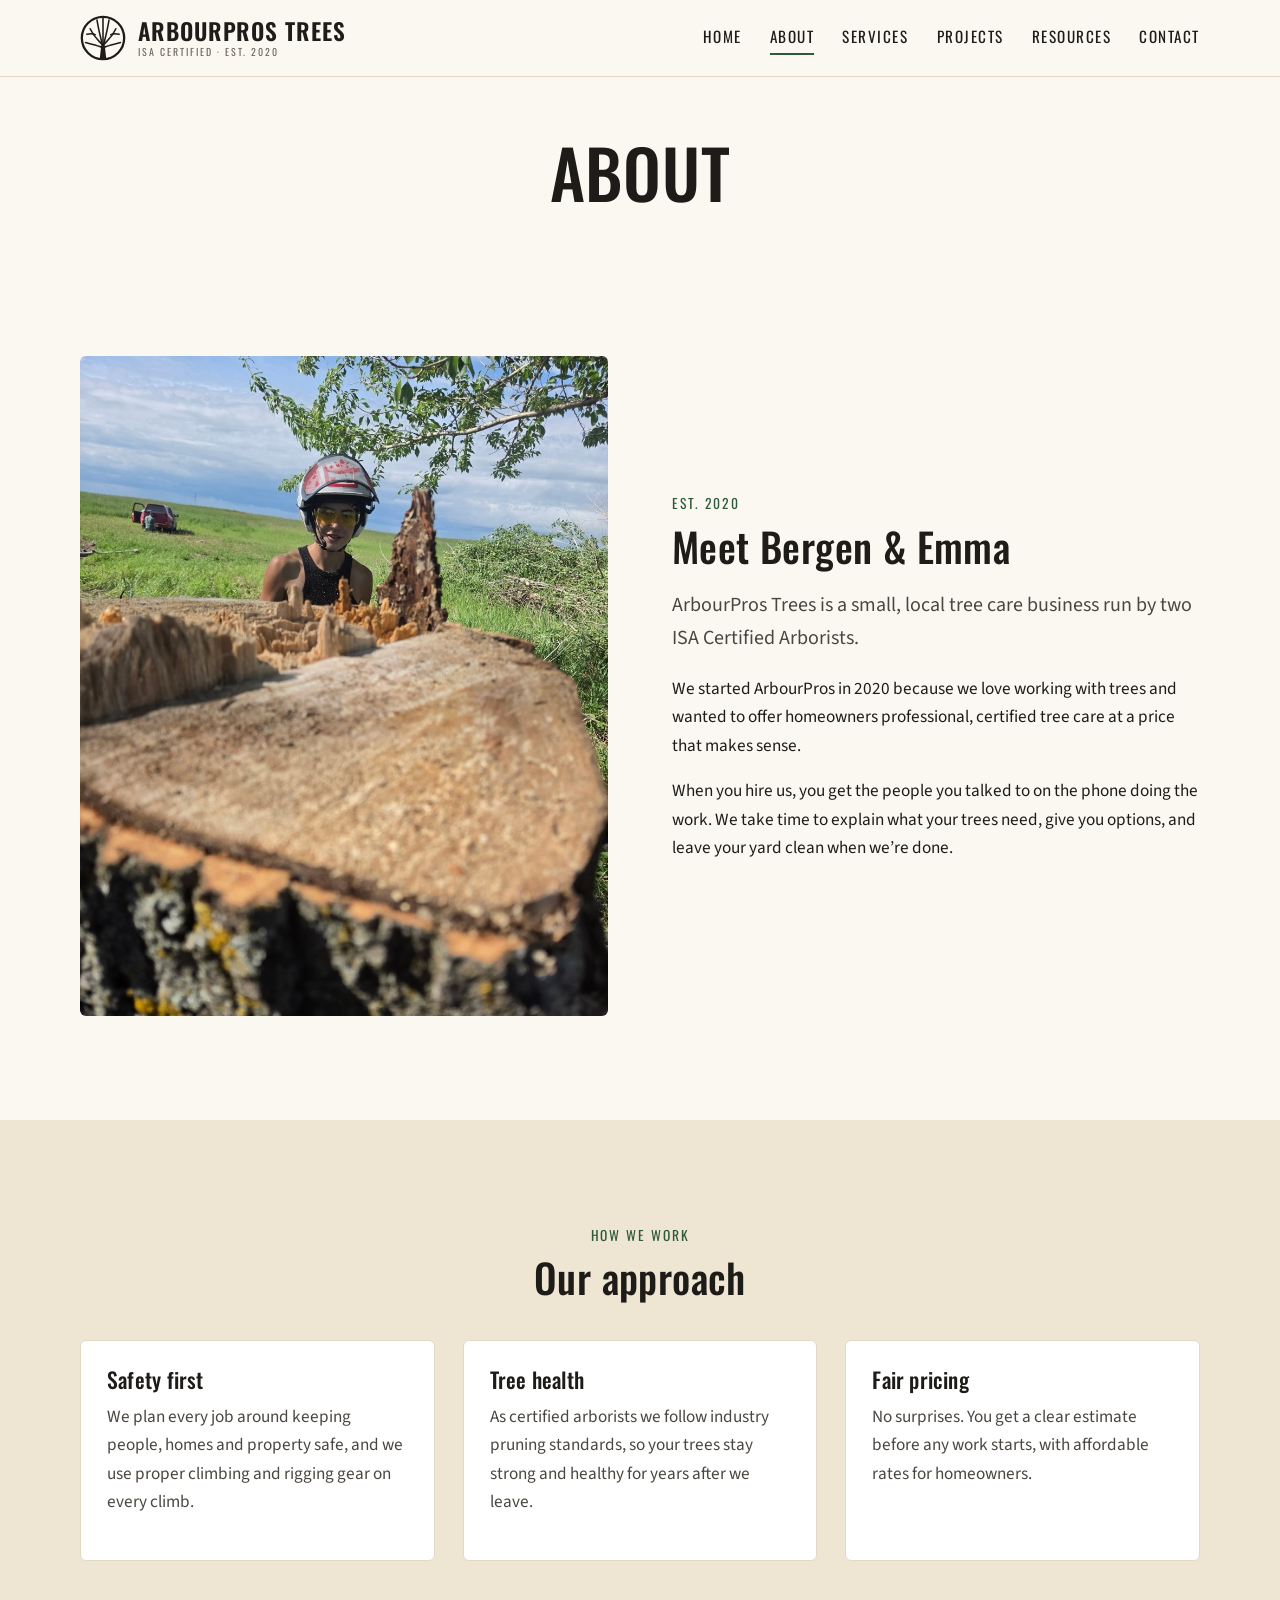
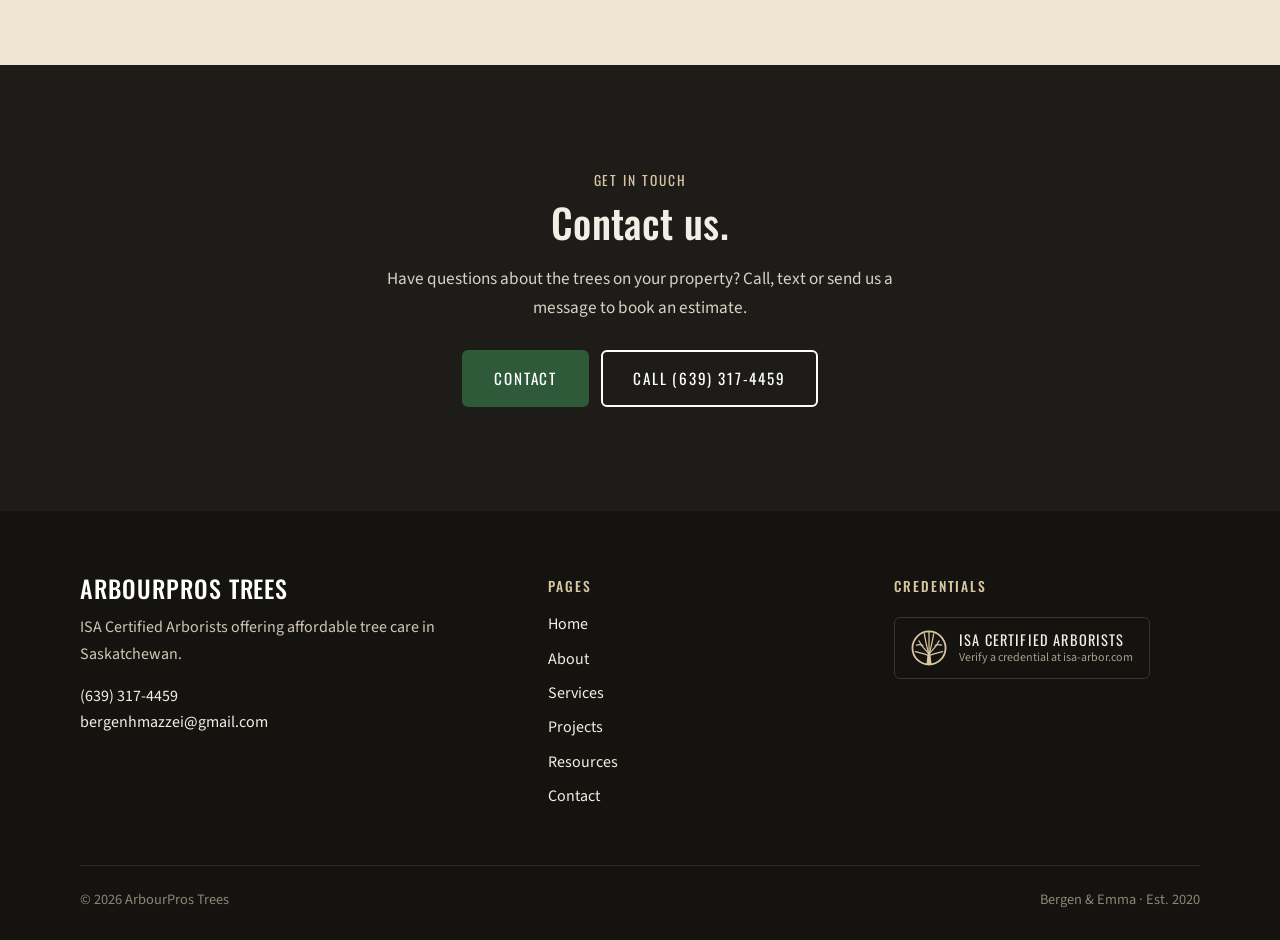
==== about.html @ 8fa7082c "update" ====
<!doctype html>
<html lang="en">
<head>
  <meta charset="utf-8">
  <meta name="viewport" content="width=device-width, initial-scale=1">
  <title>About | ArbourPros Trees</title>
  <meta name="description" content="Meet Bergen and Emma, the ISA Certified Arborists behind ArbourPros Trees.">
  <link rel="icon" href="assets/logo.svg" type="image/svg+xml">
  <link rel="preconnect" href="https://fonts.googleapis.com">
  <link rel="preconnect" href="https://fonts.gstatic.com" crossorigin>
  <link href="https://fonts.googleapis.com/css2?family=Oswald:wght@400;500;600&family=Source+Sans+3:wght@400;600&display=swap" rel="stylesheet">
  <link rel="stylesheet" href="assets/styles.css">
</head>
<body>
  <a class="skip" href="#main">Skip to content</a>
  <header class="site-header">
    <div class="wrap">
      <a class="brand" href="index.html" aria-label="ArbourPros Trees home">
        <svg viewBox="0 0 100 100" fill="none" stroke="currentColor" stroke-linecap="round" aria-hidden="true">
          <circle cx="50" cy="50" r="46" stroke-width="5"/>
          <path d="M43 95 L46.5 62 L53.5 62 L57 95 Z" fill="currentColor" stroke="none"/>
          <g stroke-width="3.4"><path d="M47 63 C40 55 30 48 22 30"/><path d="M48 62 C44 46 40 30 37 11"/><path d="M50 62 L50 6"/><path d="M52 62 C56 46 60 30 63 11"/><path d="M53 63 C60 55 70 48 78 30"/><path d="M46.5 70 C38 66 26 64 12 60"/><path d="M53.5 70 C62 66 74 64 88 60"/><path d="M33 43 C28 40 22 40 15 42"/><path d="M67 43 C72 40 78 40 85 42"/></g>
        </svg>
        <span class="brand-name">ArbourPros Trees<small>ISA Certified &middot; Est. 2020</small></span>
      </a>
      <button class="menu-toggle" aria-label="Open menu" aria-expanded="false" aria-controls="site-nav">
        <svg viewBox="0 0 24 24" fill="none" stroke="currentColor" stroke-width="2" stroke-linecap="round" aria-hidden="true"><path d="M3 6h18M3 12h18M3 18h18"/></svg>
      </button>
      <nav class="nav" id="site-nav" aria-label="Main">
        <ul>
          <li><a href="index.html">Home</a></li>
          <li><a href="about.html" aria-current="page">About</a></li>
          <li><a href="services.html">Services</a></li>
          <li><a href="projects.html">Projects</a></li>
          <li><a href="resources.html">Resources</a></li>
          <li><a href="contact.html">Contact</a></li>
        </ul>
      </nav>
    </div>
  </header>
  <main id="main">
    <div class="page-title wrap"><h1>About</h1></div>

    <section class="section">
      <div class="wrap split">
        <img src="assets/img/stump-crew.jpg" alt="Arborist behind a large stump on a prairie property">
        <div>
          <span class="eyebrow">Est. 2020</span>
          <h2>Meet Bergen &amp; Emma</h2>
          <p class="lede">ArbourPros Trees is a small, local tree care business run by two ISA Certified Arborists.</p>
          <p>We started ArbourPros in 2020 because we love working with trees and wanted to offer homeowners professional, certified tree care at a price that makes sense.</p>
          <p>When you hire us, you get the people you talked to on the phone doing the work. We take time to explain what your trees need, give you options, and leave your yard clean when we&rsquo;re done.</p>
        </div>
      </div>
    </section>

    <section class="section wood">
      <div class="wrap">
        <div class="center narrow" style="margin-bottom:40px">
          <span class="eyebrow">How we work</span>
          <h2>Our approach</h2>
        </div>
        <div class="cards">
          <div class="resource">
            <h3>Safety first</h3>
            <p>We plan every job around keeping people, homes and property safe, and we use proper climbing and rigging gear on every climb.</p>
          </div>
          <div class="resource">
            <h3>Tree health</h3>
            <p>As certified arborists we follow industry pruning standards, so your trees stay strong and healthy for years after we leave.</p>
          </div>
          <div class="resource">
            <h3>Fair pricing</h3>
            <p>No surprises. You get a clear estimate before any work starts, with affordable rates for homeowners.</p>
          </div>
        </div>
      </div>
    </section>
    <section class="section dark cta">
      <div class="narrow">
        <span class="eyebrow">Get in touch</span>
        <h2>Contact us.</h2>
        <p>Have questions about the trees on your property? Call, text or send us a message to book an estimate.</p>
        <div class="btn-row">
          <a class="btn" href="contact.html">Contact</a>
          <a class="btn ghost" href="tel:+16393174459">Call (639) 317-4459</a>
        </div>
      </div>
    </section>
  </main>
  <footer class="site-footer">
    <div class="wrap">
      <div class="footer-grid">
        <div>
          <h3>ArbourPros Trees</h3>
          <p>ISA Certified Arborists offering affordable tree care in Saskatchewan.</p>
          <p><a href="tel:+16393174459">(639) 317-4459</a><br><a href="mailto:bergenhmazzei@gmail.com">bergenhmazzei@gmail.com</a></p>
        </div>
        <div>
          <h4>Pages</h4>
          <ul>
            <li><a href="index.html">Home</a></li>
            <li><a href="about.html">About</a></li>
            <li><a href="services.html">Services</a></li>
            <li><a href="projects.html">Projects</a></li>
            <li><a href="resources.html">Resources</a></li>
            <li><a href="contact.html">Contact</a></li>
          </ul>
        </div>
        <div>
          <h4>Credentials</h4>
          <a class="badge" href="https://www.isa-arbor.com/Credentials/Verify-a-Credential" target="_blank" rel="noopener">
            <svg viewBox="0 0 100 100" fill="none" stroke="currentColor" stroke-linecap="round" aria-hidden="true">
          <circle cx="50" cy="50" r="46" stroke-width="5"/>
          <path d="M43 95 L46.5 62 L53.5 62 L57 95 Z" fill="currentColor" stroke="none"/>
          <g stroke-width="3.4"><path d="M47 63 C40 55 30 48 22 30"/><path d="M48 62 C44 46 40 30 37 11"/><path d="M50 62 L50 6"/><path d="M52 62 C56 46 60 30 63 11"/><path d="M53 63 C60 55 70 48 78 30"/><path d="M46.5 70 C38 66 26 64 12 60"/><path d="M53.5 70 C62 66 74 64 88 60"/><path d="M33 43 C28 40 22 40 15 42"/><path d="M67 43 C72 40 78 40 85 42"/></g>
        </svg>
            <span>ISA Certified Arborists<small>Verify a credential at isa-arbor.com</small></span>
          </a>
        </div>
      </div>
      <div class="footer-bottom">
        <span>&copy; <span data-year>2026</span> ArbourPros Trees</span>
        <span>Bergen &amp; Emma &middot; Est. 2020</span>
      </div>
    </div>
  </footer>
  <script src="assets/site.js"></script>
</body>
</html>
---- assets/styles.css ----
/* ArbourPros Trees — site styles */
:root {
  --ink: #1e1c19;
  --ink-soft: #4a4640;
  --muted: #6f6a62;
  --paper: #fbf8f2;
  --wood: #efe5d3;
  --wood-deep: #d9c6a3;
  --forest: #2f5a3a;
  --forest-dark: #22432b;
  --line: #e2d8c6;
  --radius: 6px;
  --max: 1120px;
  --head: "Oswald", "Arial Narrow", sans-serif;
  --body: "Source Sans 3", system-ui, -apple-system, "Segoe UI", sans-serif;
}

*, *::before, *::after { box-sizing: border-box; }
html { scroll-behavior: smooth; }
body {
  margin: 0;
  background: var(--paper);
  color: var(--ink);
  font-family: var(--body);
  font-size: 1.075rem;
  line-height: 1.65;
  -webkit-font-smoothing: antialiased;
}
img { max-width: 100%; display: block; }
a { color: var(--forest); }
a:hover { color: var(--forest-dark); }
h1, h2, h3 {
  font-family: var(--head);
  font-weight: 500;
  line-height: 1.15;
  letter-spacing: 0.01em;
  margin: 0 0 0.5em;
}
h1 { font-size: clamp(2.4rem, 6vw, 4.2rem); text-transform: uppercase; }
h2 { font-size: clamp(1.7rem, 3.6vw, 2.5rem); }
h3 { font-size: 1.35rem; }
p { margin: 0 0 1em; }

.wrap { width: min(var(--max), 100% - 32px); margin-inline: auto; }
.narrow { width: min(760px, 100% - 32px); margin-inline: auto; }
.center { text-align: center; }
.eyebrow {
  font-family: var(--head);
  text-transform: uppercase;
  letter-spacing: 0.14em;
  font-size: 0.85rem;
  color: var(--forest);
  margin-bottom: 0.6em;
  display: block;
}

.skip {
  position: absolute; left: -999px; top: 8px;
  background: var(--ink); color: #fff; padding: 8px 14px; z-index: 100;
}
.skip:focus { left: 8px; }

/* ---------- Header ---------- */
.site-header {
  position: sticky; top: 0; z-index: 50;
  background: rgba(251, 248, 242, 0.96);
  backdrop-filter: blur(6px);
  border-bottom: 1px solid var(--line);
}
.site-header .wrap {
  display: flex; align-items: center; justify-content: space-between;
  min-height: 76px; gap: 16px;
}
.brand {
  display: flex; align-items: center; gap: 12px;
  text-decoration: none; color: var(--ink);
}
.brand svg { width: 46px; height: 46px; flex: none; }
.brand-name {
  font-family: var(--head); font-size: 1.45rem; font-weight: 600;
  text-transform: uppercase; letter-spacing: 0.04em; line-height: 1;
}
.brand-name small {
  display: block; font-size: 0.62rem; font-weight: 400;
  letter-spacing: 0.2em; color: var(--muted); margin-top: 4px;
}
.nav ul { list-style: none; display: flex; gap: 28px; margin: 0; padding: 0; }
.nav a {
  font-family: var(--head); text-transform: uppercase; letter-spacing: 0.1em;
  font-size: 0.95rem; color: var(--ink); text-decoration: none;
  padding: 6px 0; border-bottom: 2px solid transparent;
}
.nav a:hover, .nav a[aria-current="page"] { border-bottom-color: var(--forest); }
.menu-toggle {
  display: none; background: none; border: 0; padding: 8px; cursor: pointer; color: var(--ink);
}
.menu-toggle svg { width: 28px; height: 28px; }

@media (max-width: 820px) {
  .menu-toggle { display: block; }
  .nav {
    position: fixed; inset: 76px 0 0 0; background: var(--paper);
    transform: translateX(100%); transition: transform 0.25s ease;
    visibility: hidden;
  }
  .nav.open { transform: none; visibility: visible; }
  .nav ul { flex-direction: column; align-items: center; gap: 22px; padding-top: 48px; }
  .nav a { font-size: 1.5rem; }
}

/* ---------- Hero ---------- */
.hero {
  position: relative; min-height: min(82vh, 760px);
  display: grid; place-items: center; text-align: center;
  color: #fff; overflow: hidden; isolation: isolate;
}
.hero img {
  position: absolute; inset: 0; width: 100%; height: 100%;
  object-fit: cover; z-index: -2;
}
.hero::after {
  content: ""; position: absolute; inset: 0; z-index: -1;
  background: linear-gradient(180deg, rgba(20,24,18,0.35), rgba(20,24,18,0.6));
}
.hero .wrap { padding: 80px 0; }
.hero p { font-size: clamp(1.1rem, 2.2vw, 1.35rem); max-width: 640px; margin: 0 auto 1.6em; }
.hero.short { min-height: 52vh; }

/* ---------- Buttons ---------- */
.btn {
  display: inline-block; font-family: var(--head); text-transform: uppercase;
  letter-spacing: 0.12em; font-size: 0.95rem; text-decoration: none;
  padding: 14px 30px; border-radius: var(--radius);
  background: var(--forest); color: #fff; border: 2px solid var(--forest);
  cursor: pointer; transition: background 0.2s, color 0.2s;
}
.btn:hover { background: var(--forest-dark); border-color: var(--forest-dark); color: #fff; }
.btn.ghost { background: transparent; color: #fff; border-color: #fff; }
.btn.ghost:hover { background: #fff; color: var(--ink); }
.btn-row { display: flex; flex-wrap: wrap; gap: 12px; justify-content: center; }

/* ---------- Sections ---------- */
.section { padding: clamp(56px, 9vw, 104px) 0; }
.section.wood { background: var(--wood); }
.section.dark { background: var(--ink); color: #f3eee5; }
.section.dark .eyebrow { color: var(--wood-deep); }
.lede { font-size: 1.25rem; color: var(--ink-soft); }
.page-title { padding: 56px 0 8px; text-align: center; }
.page-title h1 { color: var(--ink); }

/* ---------- Cards ---------- */
.cards {
  display: grid; gap: 28px;
  grid-template-columns: repeat(auto-fit, minmax(260px, 1fr));
}
.card {
  background: #fff; border: 1px solid var(--line); border-radius: var(--radius);
  overflow: hidden; display: flex; flex-direction: column;
}
.card img { aspect-ratio: 4 / 3; object-fit: cover; width: 100%; }
.card-body { padding: 24px 24px 28px; display: flex; flex-direction: column; flex: 1; }
.card-body p { color: var(--ink-soft); }
.card-body .more { margin-top: auto; }
.more {
  font-family: var(--head); text-transform: uppercase; letter-spacing: 0.1em;
  font-size: 0.9rem; text-decoration: none;
}
.more::after { content: " →"; }

/* ---------- Split (image + text) ---------- */
.split {
  display: grid; gap: clamp(28px, 5vw, 64px); align-items: center;
  grid-template-columns: 1fr 1fr;
}
.split img { border-radius: var(--radius); aspect-ratio: 4 / 5; object-fit: cover; width: 100%; }
.split.flip > :first-child { order: 2; }
@media (max-width: 760px) {
  .split { grid-template-columns: 1fr; }
  .split.flip > :first-child { order: 0; }
}

/* ---------- Services list ---------- */
.service { padding: 28px 0; border-top: 1px solid var(--line); }
.service:last-child { border-bottom: 1px solid var(--line); }
.service h3 { margin-bottom: 0.3em; }
.service p { margin: 0; color: var(--ink-soft); }

/* ---------- Resource cards ---------- */
.resource {
  background: #fff; border: 1px solid var(--line); border-radius: var(--radius);
  padding: 26px; display: flex; flex-direction: column;
}
.resource .tag {
  align-self: flex-start; font-size: 0.75rem; font-family: var(--head);
  text-transform: uppercase; letter-spacing: 0.12em;
  background: var(--wood); color: var(--forest-dark);
  padding: 3px 10px; border-radius: 99px; margin-bottom: 14px;
}
.resource.featured { border-color: var(--forest); box-shadow: inset 4px 0 0 var(--forest); }
.resource .tag.feat { background: var(--forest); color: #fff; }
.resource h3 a { color: var(--ink); text-decoration: none; }
.resource h3 a:hover { color: var(--forest); }
.resource p { color: var(--ink-soft); }
.resource .more { margin-top: auto; }

.checklist { list-style: none; padding: 0; margin: 0 0 1em; }
.checklist li { padding-left: 34px; position: relative; margin-bottom: 12px; }
.checklist li::before {
  content: ""; position: absolute; left: 0; top: 4px; width: 20px; height: 20px;
  border-radius: 50%; background: var(--forest)
    url("data:image/svg+xml,%3Csvg xmlns='http://www.w3.org/2000/svg' viewBox='0 0 20 20'%3E%3Cpath d='M5 10.5l3.2 3L15 7' fill='none' stroke='white' stroke-width='2.2' stroke-linecap='round' stroke-linejoin='round'/%3E%3C/svg%3E") center / 100% no-repeat;
}

.notice {
  background: #fff; border-left: 4px solid var(--forest);
  padding: 20px 24px; border-radius: 0 var(--radius) var(--radius) 0;
}
.notice strong { font-family: var(--head); font-weight: 500; letter-spacing: 0.03em; }

/* ---------- Gallery ---------- */
.gallery {
  display: grid; gap: 14px;
  grid-template-columns: repeat(auto-fill, minmax(240px, 1fr));
}
.gallery button {
  padding: 0; border: 0; background: none; cursor: zoom-in; border-radius: var(--radius); overflow: hidden;
  position: relative;
}
.gallery img { aspect-ratio: 3 / 4; object-fit: cover; width: 100%; transition: transform 0.35s ease; }
.gallery button:hover img { transform: scale(1.03); }
.gallery figcaption {
  position: absolute; left: 0; right: 0; bottom: 0; padding: 28px 14px 12px;
  color: #fff; text-align: left; font-size: 0.95rem;
  background: linear-gradient(transparent, rgba(0,0,0,0.65));
}
dialog.lightbox {
  border: 0; padding: 0; background: transparent; max-width: 92vw; max-height: 92vh;
}
dialog.lightbox::backdrop { background: rgba(10, 10, 8, 0.88); }
dialog.lightbox img { max-width: 92vw; max-height: 86vh; object-fit: contain; border-radius: var(--radius); }
dialog.lightbox p { color: #fff; text-align: center; margin: 10px 0 0; }
dialog.lightbox .close {
  position: fixed; top: 16px; right: 16px; background: #fff; border: 0; border-radius: 50%;
  width: 44px; height: 44px; font-size: 1.5rem; cursor: pointer; line-height: 1;
}

/* ---------- Contact ---------- */
.contact-grid { display: grid; gap: 48px; grid-template-columns: 1fr 1.2fr; }
@media (max-width: 760px) { .contact-grid { grid-template-columns: 1fr; } }
.contact-lines { list-style: none; padding: 0; margin: 0 0 1.5em; }
.contact-lines li { margin-bottom: 14px; }
.contact-lines span { display: block; font-family: var(--head); text-transform: uppercase; letter-spacing: 0.12em; font-size: 0.8rem; color: var(--muted); }
.contact-lines a { font-size: 1.25rem; text-decoration: none; }
form label { display: block; font-weight: 600; margin-bottom: 6px; }
form .field { margin-bottom: 18px; }
form input, form textarea, form select {
  width: 100%; font: inherit; padding: 12px 14px; border: 1px solid var(--wood-deep);
  border-radius: var(--radius); background: #fff; color: var(--ink);
}
form input:focus, form textarea:focus, form select:focus { outline: 2px solid var(--forest); outline-offset: 1px; }
form textarea { min-height: 150px; resize: vertical; }
.row2 { display: grid; gap: 18px; grid-template-columns: 1fr 1fr; }
@media (max-width: 520px) { .row2 { grid-template-columns: 1fr; } }
.form-note { font-size: 0.92rem; color: var(--muted); margin-top: 10px; }

/* ---------- CTA band ---------- */
.cta { text-align: center; }
.cta p { color: #d9d2c4; max-width: 560px; margin: 0 auto 1.6em; }

/* ---------- Footer ---------- */
.site-footer { background: #15130f; color: #cfc7b8; padding: 64px 0 28px; font-size: 1rem; }
.site-footer a { color: #f3eee5; text-decoration: none; }
.site-footer a:hover { text-decoration: underline; }
.footer-grid { display: grid; gap: 40px; grid-template-columns: 1.4fr 1fr 1fr; }
@media (max-width: 760px) { .footer-grid { grid-template-columns: 1fr; } }
.site-footer h3 { color: #fff; font-size: 1.5rem; text-transform: uppercase; letter-spacing: 0.04em; }
.site-footer h4 {
  font-family: var(--head); font-weight: 500; text-transform: uppercase; letter-spacing: 0.14em;
  font-size: 0.85rem; color: var(--wood-deep); margin: 0 0 14px;
}
.site-footer ul { list-style: none; padding: 0; margin: 0; }
.site-footer li { margin-bottom: 8px; }
.badge {
  display: inline-flex; align-items: center; gap: 12px; border: 1px solid #3a352d;
  border-radius: var(--radius); padding: 12px 16px; margin-top: 6px;
}
.badge svg { width: 36px; height: 36px; color: var(--wood-deep); flex: none; }
.badge span { font-family: var(--head); text-transform: uppercase; letter-spacing: 0.08em; line-height: 1.3; font-size: 0.9rem; }
.badge small { display: block; font-family: var(--body); text-transform: none; letter-spacing: 0; color: #a59d8e; }
.footer-bottom {
  border-top: 1px solid #2c2822; margin-top: 48px; padding-top: 22px;
  display: flex; flex-wrap: wrap; justify-content: space-between; gap: 10px;
  font-size: 0.9rem; color: #8d8577;
}
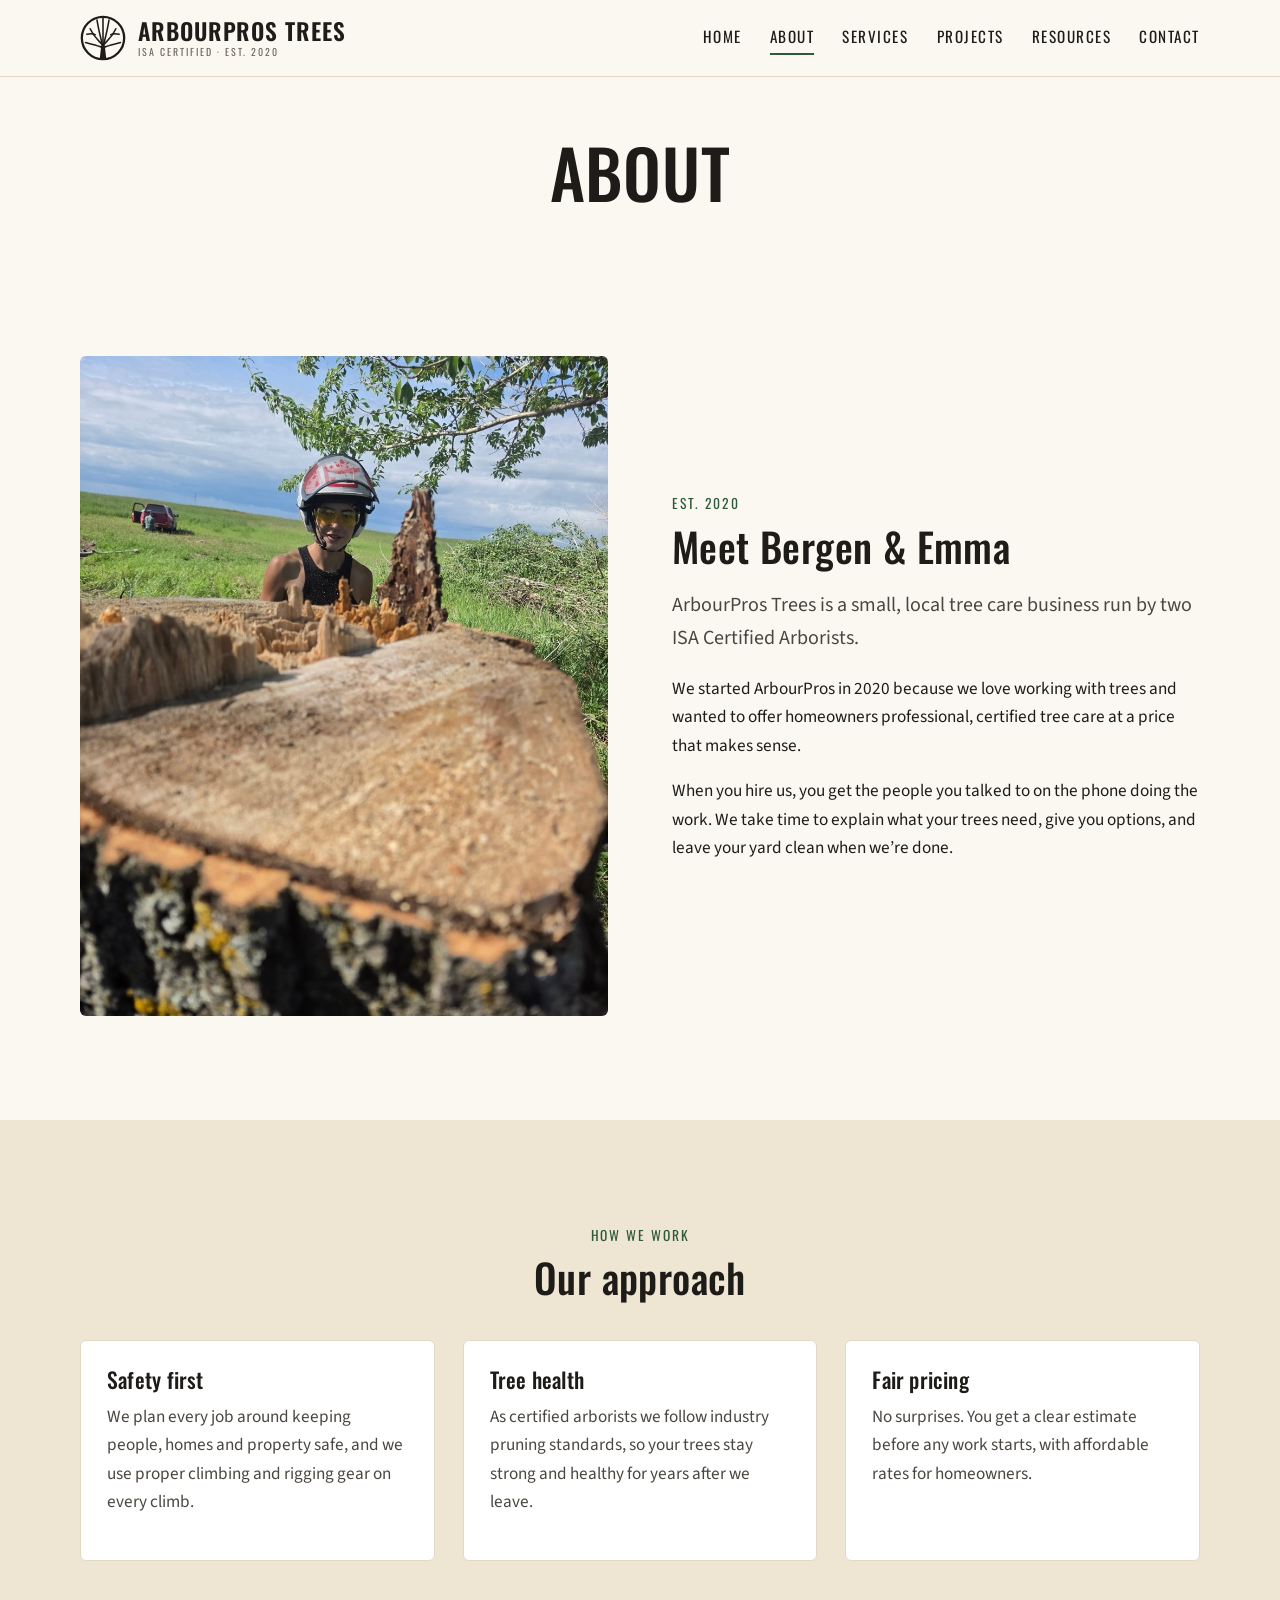
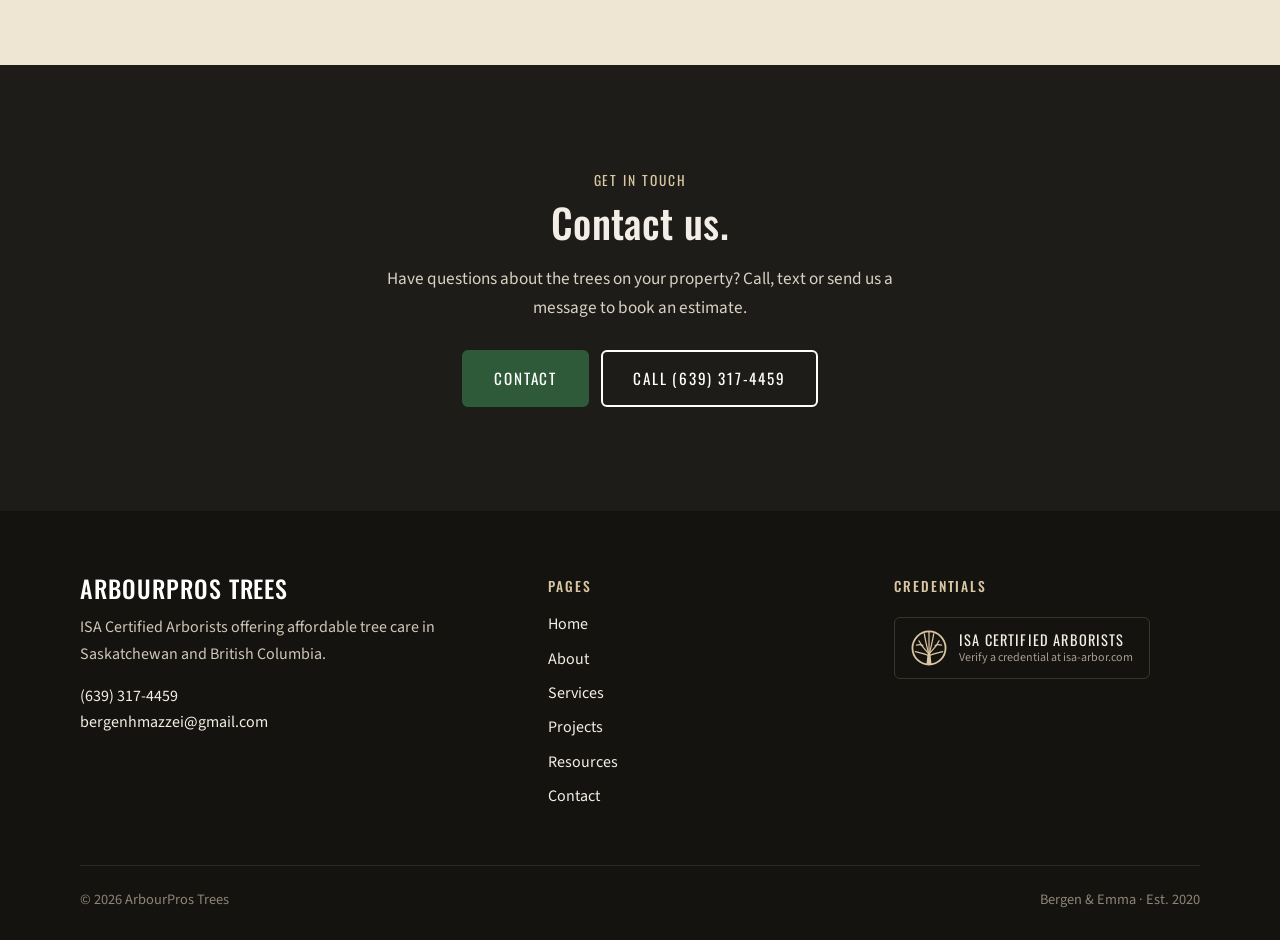
==== commit dff9c3af: "update" ====
--- a/about.html
+++ b/about.html
@@ -93,7 +93,7 @@
       <div class="footer-grid">
         <div>
           <h3>ArbourPros Trees</h3>
-          <p>ISA Certified Arborists offering affordable tree care in Saskatchewan.</p>
+          <p>ISA Certified Arborists offering affordable tree care in Saskatchewan and British Columbia.</p>
           <p><a href="tel:+16393174459">(639) 317-4459</a><br><a href="mailto:bergenhmazzei@gmail.com">bergenhmazzei@gmail.com</a></p>
         </div>
         <div>
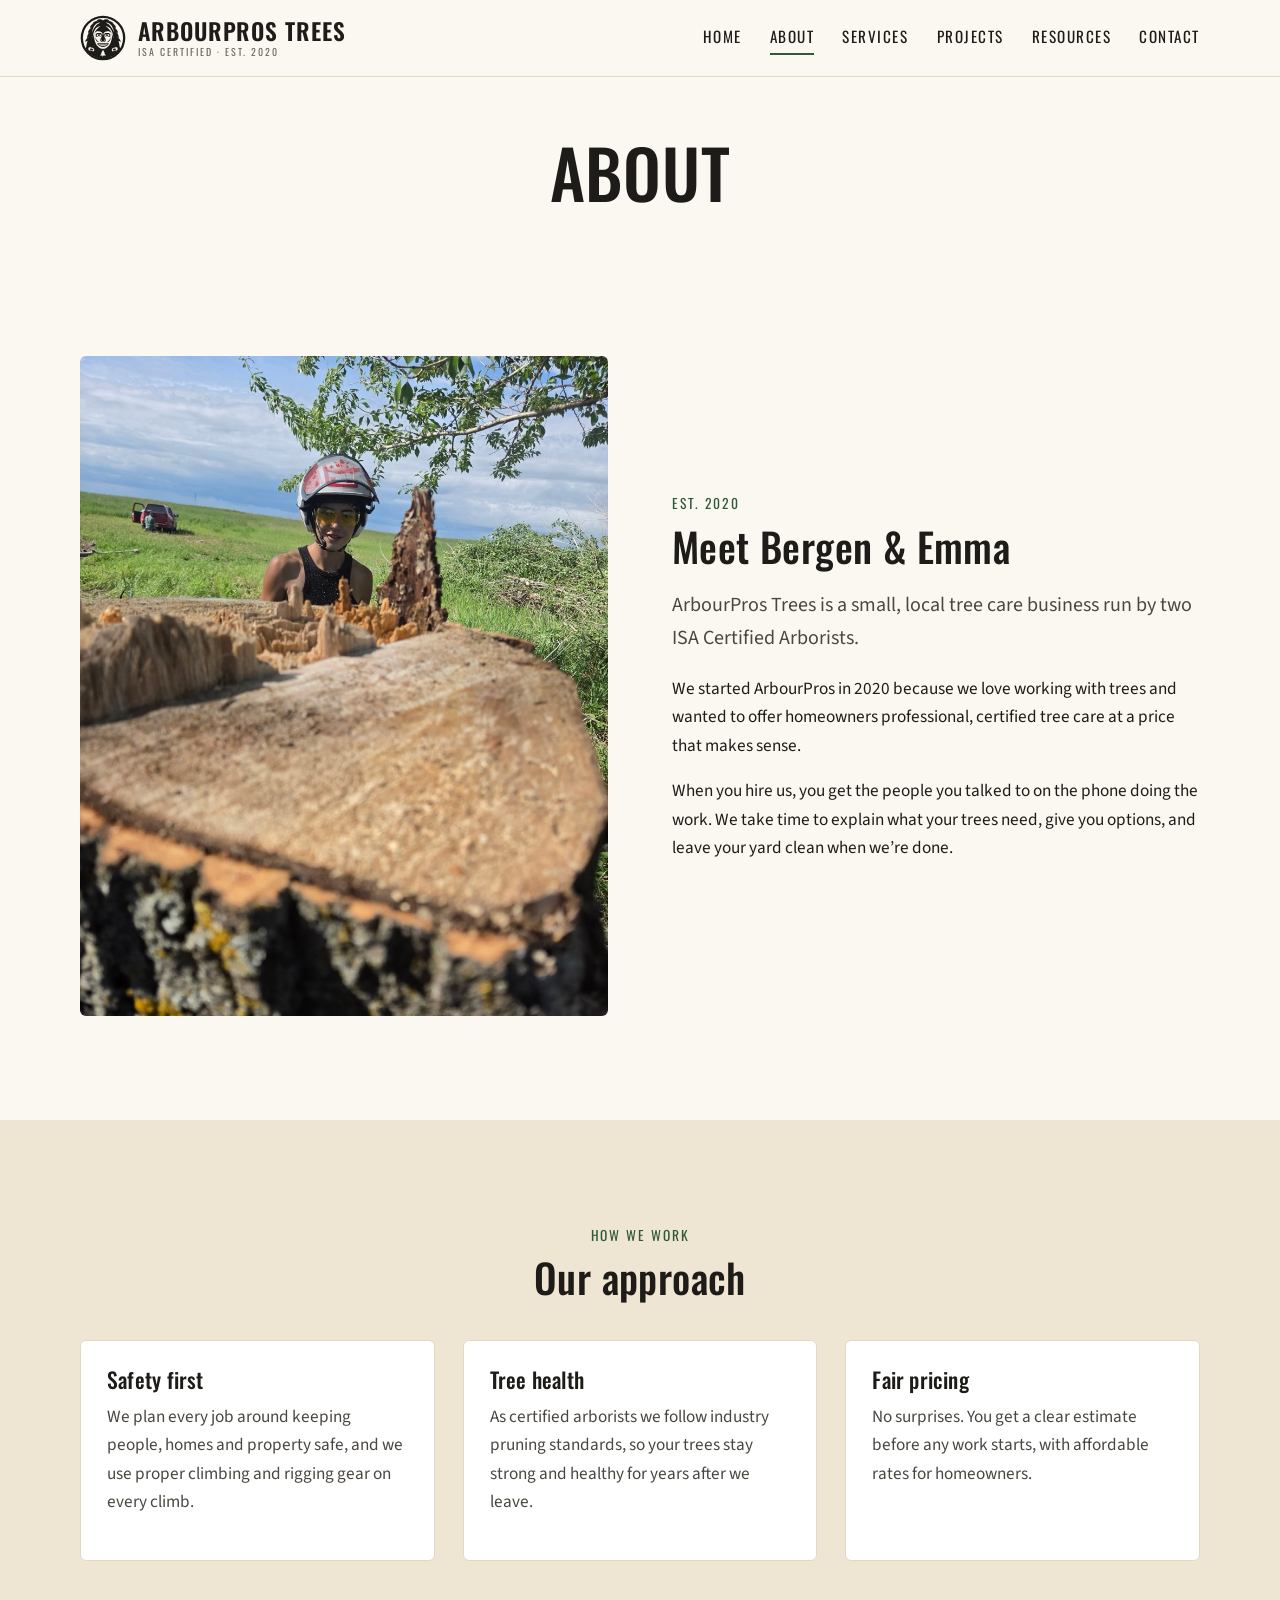
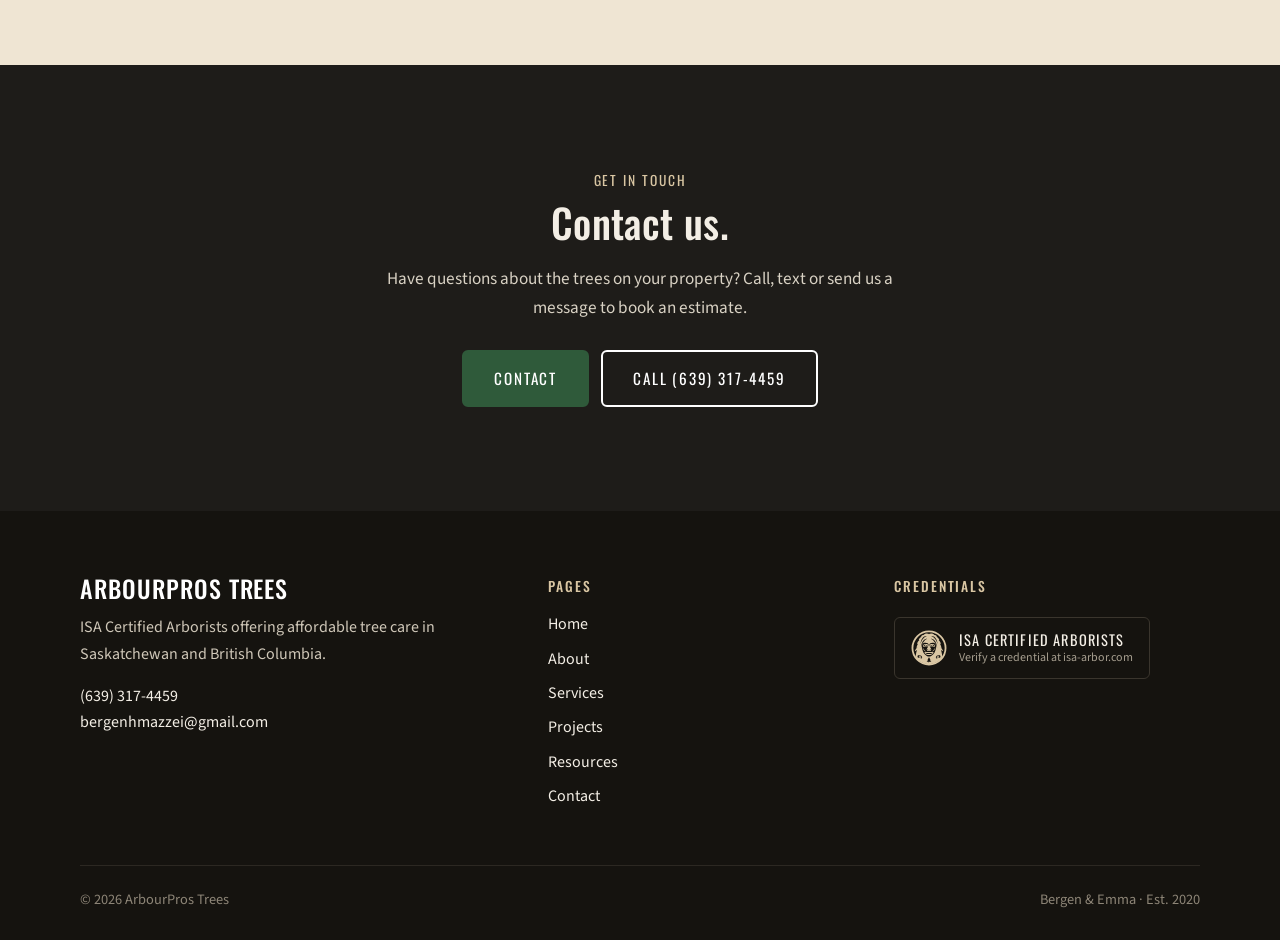
==== commit 03cd951e: "update" ====
--- a/about.html
+++ b/about.html
@@ -16,11 +16,7 @@
   <header class="site-header">
     <div class="wrap">
       <a class="brand" href="index.html" aria-label="ArbourPros Trees home">
-        <svg viewBox="0 0 100 100" fill="none" stroke="currentColor" stroke-linecap="round" aria-hidden="true">
-          <circle cx="50" cy="50" r="46" stroke-width="5"/>
-          <path d="M43 95 L46.5 62 L53.5 62 L57 95 Z" fill="currentColor" stroke="none"/>
-          <g stroke-width="3.4"><path d="M47 63 C40 55 30 48 22 30"/><path d="M48 62 C44 46 40 30 37 11"/><path d="M50 62 L50 6"/><path d="M52 62 C56 46 60 30 63 11"/><path d="M53 63 C60 55 70 48 78 30"/><path d="M46.5 70 C38 66 26 64 12 60"/><path d="M53.5 70 C62 66 74 64 88 60"/><path d="M33 43 C28 40 22 40 15 42"/><path d="M67 43 C72 40 78 40 85 42"/></g>
-        </svg>
+        <svg viewBox="0 0 100 100" fill="currentColor" fill-rule="evenodd" aria-hidden="true"><circle cx="50" cy="50" r="46" fill="none" stroke="currentColor" stroke-width="5"/><path d="M50 10.2C49 10.2 48.2 10.6 47.9 11.8C47.9 8.3 39.3 8.8 36.1 12C37.3 12.9 38.4 13.3 38.5 14.3C37.5 11.1 29.5 14.5 27 18.4C28.5 18.9 30.1 19.1 30.5 20C28.7 17.1 22.2 23 21.5 27.9C22.8 27.9 24.7 27.5 25.3 28.3C22.3 26.7 17.2 34.8 17.3 39.4C18.9 38.7 21.5 37.3 22.4 37.6C19.1 36.6 15.2 45.4 15.6 50C17.1 49.1 19.9 47.2 20.9 47.3C17.5 46.5 11.8 54.8 10.7 58.7C12.8 57.9 16 56 17 56.1C14.5 58.1 14.2 70.6 12.2 73.6C16.2 80 21.8 85.3 28.4 89C35 92.7 42.4 94.6 50 94.6C57.6 94.6 65 92.7 71.6 89C78.2 85.3 83.8 80 87.8 73.6C85.8 70.6 85.5 58.1 83 56.1C84 56 87.2 57.9 89.3 58.7C88.2 54.8 82.5 46.5 79.1 47.3C80.1 47.2 82.9 49.1 84.4 50C84.8 45.4 80.9 36.6 77.6 37.6C78.5 37.3 81.1 38.7 82.7 39.4C82.8 34.8 77.7 26.7 74.7 28.3C75.3 27.5 77.2 27.9 78.5 27.9C77.8 23 71.3 17.1 69.5 20C69.9 19.1 71.5 18.9 73 18.4C70.5 14.5 62.5 11.1 61.5 14.3C61.6 13.3 62.7 12.9 63.9 12C60.7 8.8 52.1 8.3 52.1 11.8C51.8 10.6 51 10.2 50 10.2ZM50 40.6C48.7 40.6 47.8 37.7 46.2 36.8C44.6 35.9 42.4 35.5 40.5 35.4C38.6 35.3 36.5 35.5 35 36.2C33.5 36.9 32.4 38.1 31.6 39.6C30.9 41.1 30.5 43.1 30.5 45.5C30.5 47.9 30.8 51.2 31.5 54C32.2 56.8 33.2 60 34.5 62.5C35.8 65 37.8 67.3 39.5 69C41.2 70.7 43.2 71.8 45 72.6C46.8 73.4 48.3 73.6 50 73.6C51.7 73.6 53.2 73.4 55 72.6C56.8 71.8 58.8 70.7 60.5 69C62.2 67.3 64.2 65 65.5 62.5C66.8 60 67.8 56.8 68.5 54C69.2 51.2 69.5 47.9 69.5 45.5C69.5 43.1 69.2 41.1 68.4 39.6C67.7 38.1 66.5 36.9 65 36.2C63.5 35.5 61.4 35.3 59.5 35.4C57.6 35.5 55.4 35.9 53.8 36.8C52.2 37.7 51.3 40.6 50 40.6ZM50 76L47 80L48.6 79L45.2 84L47.8 83L43.4 88L48.9 88L48.9 91.2L51.1 88L56.6 88L52.2 83L54.8 84L51.4 79L53 80L50 76ZM30.8 76.4C30.8 76.9 30.7 77.5 30.6 77.9C30.6 78.3 30.5 78.5 30.3 78.6C30.2 78.8 30 78.9 29.7 79C29.5 79.1 29.3 79.1 29 79C28.7 79 28.3 78.9 27.9 78.8C27.6 78.7 27.2 78.5 26.6 78.3C26.1 78.2 25.2 77.9 24.5 77.7C23.8 77.5 22.9 77.5 22.4 77.4C21.8 77.3 21.4 77.3 21.1 77.2C20.7 77.2 20.3 77.1 20 77C19.7 76.9 19.5 76.8 19.3 76.7C19 76.5 18.8 76.3 18.7 76C18.5 75.8 18.4 75.5 18.4 75.1C18.3 74.7 18.2 74.1 18.2 73.6C18.2 73.1 18.3 72.5 18.4 72.1C18.4 71.7 18.5 71.5 18.7 71.2C18.8 71 19 70.8 19.3 70.6C19.5 70.4 19.7 70.3 20 70.2C20.3 70.1 20.7 70.1 21.1 70.1C21.4 70 21.8 70 22.4 70.1C22.9 70.2 23.8 70.3 24.5 70.5C25.2 70.7 26.1 70.9 26.6 71.1C27.2 71.2 27.6 71.4 27.9 71.6C28.3 71.8 28.7 72 29 72.2C29.3 72.5 29.5 72.7 29.7 73C30 73.2 30.2 73.5 30.3 73.8C30.5 74.1 30.6 74.4 30.6 74.8C30.7 75.3 30.8 75.9 30.8 76.4ZM69.2 76.4C69.2 76.9 69.3 77.5 69.4 77.9C69.4 78.3 69.5 78.5 69.7 78.6C69.8 78.8 70 78.9 70.3 79C70.5 79.1 70.7 79.1 71 79C71.3 79 71.7 78.9 72.1 78.8C72.4 78.7 72.8 78.5 73.4 78.3C73.9 78.2 74.8 77.9 75.5 77.7C76.2 77.5 77.1 77.5 77.6 77.4C78.2 77.3 78.6 77.3 78.9 77.2C79.3 77.2 79.7 77.1 80 77C80.3 76.9 80.5 76.8 80.7 76.7C81 76.5 81.2 76.3 81.3 76C81.5 75.8 81.6 75.5 81.6 75.1C81.7 74.7 81.8 74.1 81.8 73.6C81.8 73.1 81.7 72.5 81.6 72.1C81.6 71.7 81.5 71.5 81.3 71.2C81.2 71 81 70.8 80.7 70.6C80.5 70.4 80.3 70.3 80 70.2C79.7 70.1 79.3 70.1 78.9 70.1C78.6 70 78.2 70 77.6 70.1C77.1 70.2 76.2 70.3 75.5 70.5C74.8 70.7 73.9 70.9 73.4 71.1C72.8 71.2 72.4 71.4 72.1 71.6C71.7 71.8 71.3 72 71 72.2C70.7 72.5 70.5 72.7 70.3 73C70 73.2 69.8 73.5 69.7 73.8C69.5 74.1 69.4 74.4 69.4 74.8C69.3 75.3 69.2 75.9 69.2 76.4ZM44 16.5C43.9 16.3 42.3 16.4 41.4 16.6C40.6 16.7 39.8 16.9 38.9 17.3C38.1 17.6 37.3 18 36.5 18.4C35.8 18.9 35 19.5 34.3 20.1C33.6 20.7 32.9 21.4 32.3 22.2C31.6 22.9 31 23.7 30.5 24.6C30 25.5 29.5 26.5 29 27.5C28.6 28.5 28.2 29.5 27.8 30.6C27.5 31.8 27.2 32.9 26.9 34.2C26.7 35.4 26.4 38 26.5 38C26.6 38 27.4 35.5 27.8 34.4C28.3 33.3 28.7 32.2 29.2 31.2C29.7 30.2 30.2 29.2 30.7 28.4C31.3 27.5 31.8 26.6 32.4 25.9C32.9 25.1 33.5 24.4 34.1 23.7C34.7 23.1 35.3 22.4 35.9 21.9C36.5 21.3 37.1 20.8 37.8 20.3C38.4 19.8 39.1 19.3 39.8 18.9C40.4 18.4 41.1 18.1 41.8 17.7C42.5 17.3 44.1 16.7 44 16.5ZM56 16.5C56.1 16.3 57.7 16.4 58.6 16.6C59.4 16.7 60.2 16.9 61.1 17.3C61.9 17.6 62.7 18 63.5 18.4C64.2 18.9 65 19.5 65.7 20.1C66.4 20.7 67.1 21.4 67.7 22.2C68.4 22.9 69 23.7 69.5 24.6C70 25.5 70.5 26.5 71 27.5C71.4 28.5 71.8 29.5 72.2 30.6C72.5 31.8 72.8 32.9 73.1 34.2C73.3 35.4 73.6 38 73.5 38C73.4 38 72.6 35.5 72.2 34.4C71.7 33.3 71.3 32.2 70.8 31.2C70.3 30.2 69.8 29.2 69.3 28.4C68.7 27.5 68.2 26.6 67.6 25.9C67.1 25.1 66.5 24.4 65.9 23.7C65.3 23.1 64.7 22.4 64.1 21.9C63.5 21.3 62.9 20.8 62.2 20.3C61.6 19.8 60.9 19.3 60.2 18.9C59.6 18.4 58.9 18.1 58.2 17.7C57.5 17.3 55.9 16.7 56 16.5ZM44.5 24.5C44.4 24.3 42.8 24.5 42 24.6C41.2 24.8 40.4 25.1 39.7 25.4C38.9 25.8 38.1 26.2 37.4 26.7C36.6 27.3 35.9 27.9 35.2 28.5C34.5 29.2 33.9 30 33.3 30.9C32.7 31.7 32.1 32.6 31.6 33.7C31.1 34.7 30.6 35.8 30.1 37C29.7 38.1 29.3 39.4 29 40.8C28.6 42.1 28.3 43.6 28.1 45.1C27.9 46.6 27.4 50 27.6 50C27.8 50 28.6 46.8 29.1 45.3C29.6 43.9 30 42.5 30.5 41.3C31 40 31.6 38.9 32.1 37.8C32.6 36.7 33.2 35.8 33.7 34.9C34.3 34 34.8 33.1 35.4 32.4C35.9 31.6 36.5 31 37.1 30.3C37.7 29.7 38.2 29.1 38.8 28.6C39.4 28.1 40 27.6 40.6 27.1C41.2 26.7 41.9 26.3 42.5 25.8C43.2 25.4 44.6 24.7 44.5 24.5ZM55.5 24.5C55.6 24.3 57.2 24.5 58 24.6C58.8 24.8 59.6 25.1 60.3 25.4C61.1 25.8 61.9 26.2 62.6 26.7C63.4 27.3 64.1 27.9 64.8 28.5C65.5 29.2 66.1 30 66.7 30.9C67.3 31.7 67.9 32.6 68.4 33.7C68.9 34.7 69.4 35.8 69.9 37C70.3 38.1 70.7 39.4 71 40.8C71.4 42.1 71.7 43.6 71.9 45.1C72.1 46.6 72.6 50 72.4 50C72.2 50 71.4 46.8 70.9 45.3C70.4 43.9 70 42.5 69.5 41.3C69 40 68.4 38.9 67.9 37.8C67.4 36.7 66.8 35.8 66.3 34.9C65.7 34 65.2 33.1 64.6 32.4C64.1 31.6 63.5 31 62.9 30.3C62.3 29.7 61.8 29.1 61.2 28.6C60.6 28.1 60 27.6 59.4 27.1C58.8 26.7 58.1 26.3 57.5 25.8C56.8 25.4 55.4 24.7 55.5 24.5Z"/><path d="M28.6 75.9C28.6 76.1 28.6 76.4 28.5 76.5C28.5 76.7 28.4 76.8 28.3 76.9C28.2 77.1 28.1 77.1 28 77.2C27.9 77.3 27.7 77.3 27.5 77.3C27.4 77.3 27.2 77.3 26.9 77.3C26.7 77.3 26.5 77.2 26.2 77.2C26 77.1 25.6 77.1 25.3 77C25 76.9 24.6 76.9 24.4 76.8C24.1 76.8 23.9 76.8 23.7 76.7C23.4 76.6 23.2 76.6 23.1 76.5C22.9 76.4 22.7 76.3 22.6 76.2C22.5 76.1 22.4 76 22.3 75.8C22.2 75.7 22.1 75.6 22.1 75.4C22 75.2 22 74.9 22 74.7C22 74.5 22 74.2 22.1 74.1C22.1 73.9 22.2 73.7 22.3 73.6C22.4 73.5 22.5 73.4 22.6 73.3C22.7 73.2 22.9 73.1 23.1 73C23.2 73 23.4 72.9 23.7 72.9C23.9 72.9 24.1 72.9 24.4 72.9C24.6 72.9 25 72.9 25.3 73C25.6 73.1 26 73.1 26.2 73.2C26.5 73.3 26.7 73.4 26.9 73.5C27.2 73.6 27.4 73.7 27.5 73.8C27.7 74 27.9 74.1 28 74.2C28.1 74.4 28.2 74.5 28.3 74.7C28.4 74.9 28.5 75 28.5 75.2C28.6 75.4 28.6 75.7 28.6 75.9ZM71.4 75.9C71.4 76.1 71.4 76.4 71.5 76.5C71.5 76.7 71.6 76.8 71.7 76.9C71.8 77.1 71.9 77.1 72 77.2C72.1 77.3 72.3 77.3 72.5 77.3C72.6 77.3 72.8 77.3 73.1 77.3C73.3 77.3 73.5 77.2 73.8 77.2C74 77.1 74.4 77.1 74.7 77C75 76.9 75.4 76.9 75.6 76.8C75.9 76.8 76.1 76.8 76.3 76.7C76.6 76.6 76.8 76.6 76.9 76.5C77.1 76.4 77.3 76.3 77.4 76.2C77.5 76.1 77.6 76 77.7 75.8C77.8 75.7 77.9 75.6 77.9 75.4C78 75.2 78 74.9 78 74.7C78 74.5 78 74.2 77.9 74.1C77.9 73.9 77.8 73.7 77.7 73.6C77.6 73.5 77.5 73.4 77.4 73.3C77.3 73.2 77.1 73.1 76.9 73C76.8 73 76.6 72.9 76.3 72.9C76.1 72.9 75.9 72.9 75.6 72.9C75.4 72.9 75 72.9 74.7 73C74.4 73.1 74 73.1 73.8 73.2C73.5 73.3 73.3 73.4 73.1 73.5C72.8 73.6 72.6 73.7 72.5 73.8C72.3 74 72.1 74.1 72 74.2C71.9 74.4 71.8 74.5 71.7 74.7C71.6 74.9 71.5 75 71.5 75.2C71.4 75.4 71.4 75.7 71.4 75.9Z"/><path d="M47.2 43C47.2 43.5 47.2 44.2 47.1 44.6C47 45 46.9 45.2 46.7 45.5C46.6 45.7 46.4 45.9 46.1 46.1C45.9 46.2 45.6 46.4 45.3 46.5C45 46.5 44.6 46.6 44.2 46.6C43.8 46.7 43.5 46.7 42.9 46.7C42.3 46.7 41.4 46.7 40.6 46.8C39.8 46.9 38.9 47 38.3 47.1C37.7 47.2 37.4 47.3 37 47.3C36.6 47.3 36.2 47.3 35.9 47.3C35.6 47.3 35.3 47.2 35.1 47.1C34.8 47 34.6 46.8 34.5 46.6C34.3 46.4 34.2 46.1 34.1 45.7C34 45.3 34 44.7 34 44.2C34 43.7 34 43 34.1 42.6C34.2 42.2 34.3 41.9 34.5 41.6C34.6 41.3 34.8 41.1 35.1 40.8C35.3 40.6 35.6 40.4 35.9 40.2C36.2 40 36.6 39.8 37 39.7C37.4 39.5 37.7 39.4 38.3 39.3C38.9 39.2 39.8 39.1 40.6 39C41.4 38.9 42.3 38.9 42.9 38.9C43.5 38.9 43.8 38.9 44.2 39C44.6 39.1 45 39.2 45.3 39.3C45.6 39.4 45.9 39.6 46.1 39.8C46.4 40 46.6 40.2 46.7 40.5C46.9 40.8 47 41 47.1 41.4C47.2 41.9 47.2 42.5 47.2 43ZM45.7 43.9C45.7 44.1 45.6 44.3 45.5 44.4C45.4 44.6 45.3 44.9 45.1 45.1C44.8 45.3 44.6 45.5 44.3 45.6C44 45.8 43.7 46 43.3 46.1C42.9 46.2 42.5 46.3 42.1 46.4C41.7 46.5 41.3 46.5 40.9 46.5C40.5 46.5 40.1 46.5 39.7 46.4C39.3 46.3 38.9 46.2 38.5 46.1C38.1 46 37.8 45.8 37.5 45.6C37.2 45.5 37 45.3 36.7 45.1C36.5 44.9 36.4 44.6 36.3 44.4C36.2 44.3 36.1 44.1 36.1 43.9C36.1 43.7 36.2 43.5 36.3 43.4C36.4 43.2 36.5 42.9 36.7 42.7C37 42.5 37.2 42.3 37.5 42.2C37.8 42 38.1 41.8 38.5 41.7C38.9 41.6 39.3 41.5 39.7 41.4C40.1 41.3 40.5 41.3 40.9 41.3C41.3 41.3 41.7 41.3 42.1 41.4C42.5 41.5 42.9 41.6 43.3 41.7C43.7 41.8 44 42 44.3 42.2C44.6 42.3 44.8 42.5 45.1 42.7C45.3 42.9 45.4 43.2 45.5 43.4C45.6 43.5 45.7 43.7 45.7 43.9ZM43.3 43.9C43.3 44.1 43.3 44.3 43.3 44.4C43.2 44.6 43.2 44.7 43.1 44.8C43 45 43 45.1 42.9 45.2C42.8 45.3 42.7 45.4 42.6 45.5C42.5 45.6 42.3 45.7 42.2 45.7C42 45.8 41.9 45.8 41.7 45.9C41.6 45.9 41.4 45.9 41.2 45.9C41 45.9 40.8 45.9 40.7 45.9C40.5 45.8 40.4 45.8 40.2 45.7C40.1 45.7 39.9 45.6 39.8 45.5C39.7 45.4 39.6 45.3 39.5 45.2C39.4 45.1 39.4 45 39.3 44.8C39.2 44.7 39.2 44.6 39.1 44.4C39.1 44.3 39.1 44.1 39.1 43.9C39.1 43.7 39.1 43.5 39.1 43.4C39.2 43.2 39.2 43.1 39.3 43C39.4 42.8 39.4 42.7 39.5 42.6C39.6 42.5 39.7 42.4 39.8 42.3C39.9 42.2 40.1 42.1 40.2 42.1C40.4 42 40.5 42 40.7 41.9C40.8 41.9 41 41.9 41.2 41.9C41.4 41.9 41.6 41.9 41.7 41.9C41.9 42 42 42 42.2 42.1C42.3 42.1 42.5 42.2 42.6 42.3C42.7 42.4 42.8 42.5 42.9 42.6C43 42.7 43 42.8 43.1 43C43.2 43.1 43.2 43.2 43.3 43.4C43.3 43.5 43.3 43.7 43.3 43.9Z"/><path d="M52.8 43C52.8 43.5 52.8 44.2 52.9 44.6C53 45 53.1 45.2 53.3 45.5C53.4 45.7 53.6 45.9 53.9 46.1C54.1 46.2 54.4 46.4 54.7 46.5C55 46.5 55.4 46.6 55.8 46.6C56.2 46.7 56.5 46.7 57.1 46.7C57.7 46.7 58.6 46.7 59.4 46.8C60.2 46.9 61.1 47 61.7 47.1C62.3 47.2 62.6 47.3 63 47.3C63.4 47.3 63.8 47.3 64.1 47.3C64.4 47.3 64.7 47.2 64.9 47.1C65.2 47 65.4 46.8 65.5 46.6C65.7 46.4 65.8 46.1 65.9 45.7C66 45.3 66 44.7 66 44.2C66 43.7 66 43 65.9 42.6C65.8 42.2 65.7 41.9 65.5 41.6C65.4 41.3 65.2 41.1 64.9 40.8C64.7 40.6 64.4 40.4 64.1 40.2C63.8 40 63.4 39.8 63 39.7C62.6 39.5 62.3 39.4 61.7 39.3C61.1 39.2 60.2 39.1 59.4 39C58.6 38.9 57.7 38.9 57.1 38.9C56.5 38.9 56.2 38.9 55.8 39C55.4 39.1 55 39.2 54.7 39.3C54.4 39.4 54.1 39.6 53.9 39.8C53.6 40 53.4 40.2 53.3 40.5C53.1 40.8 53 41 52.9 41.4C52.8 41.9 52.8 42.5 52.8 43ZM54.3 43.9C54.3 44.1 54.4 44.3 54.5 44.4C54.6 44.6 54.7 44.9 54.9 45.1C55.2 45.3 55.4 45.5 55.7 45.6C56 45.8 56.3 46 56.7 46.1C57.1 46.2 57.5 46.3 57.9 46.4C58.3 46.5 58.7 46.5 59.1 46.5C59.5 46.5 59.9 46.5 60.3 46.4C60.7 46.3 61.1 46.2 61.5 46.1C61.9 46 62.2 45.8 62.5 45.6C62.8 45.5 63 45.3 63.3 45.1C63.5 44.9 63.6 44.6 63.7 44.4C63.8 44.3 63.9 44.1 63.9 43.9C63.9 43.7 63.8 43.5 63.7 43.4C63.6 43.2 63.5 42.9 63.3 42.7C63 42.5 62.8 42.3 62.5 42.2C62.2 42 61.9 41.8 61.5 41.7C61.1 41.6 60.7 41.5 60.3 41.4C59.9 41.3 59.5 41.3 59.1 41.3C58.7 41.3 58.3 41.3 57.9 41.4C57.5 41.5 57.1 41.6 56.7 41.7C56.3 41.8 56 42 55.7 42.2C55.4 42.3 55.2 42.5 54.9 42.7C54.7 42.9 54.6 43.2 54.5 43.4C54.4 43.5 54.3 43.7 54.3 43.9ZM56.7 43.9C56.7 44.1 56.7 44.3 56.7 44.4C56.8 44.6 56.8 44.7 56.9 44.8C57 45 57 45.1 57.1 45.2C57.2 45.3 57.3 45.4 57.4 45.5C57.5 45.6 57.7 45.7 57.8 45.7C58 45.8 58.1 45.8 58.3 45.9C58.4 45.9 58.6 45.9 58.8 45.9C59 45.9 59.2 45.9 59.3 45.9C59.5 45.8 59.6 45.8 59.8 45.7C59.9 45.7 60.1 45.6 60.2 45.5C60.3 45.4 60.4 45.3 60.5 45.2C60.6 45.1 60.6 45 60.7 44.8C60.8 44.7 60.8 44.6 60.9 44.4C60.9 44.3 60.9 44.1 60.9 43.9C60.9 43.7 60.9 43.5 60.9 43.4C60.8 43.2 60.8 43.1 60.7 43C60.6 42.8 60.6 42.7 60.5 42.6C60.4 42.5 60.3 42.4 60.2 42.3C60.1 42.2 59.9 42.1 59.8 42.1C59.6 42 59.5 42 59.3 41.9C59.2 41.9 59 41.9 58.8 41.9C58.6 41.9 58.4 41.9 58.3 41.9C58.1 42 58 42 57.8 42.1C57.7 42.1 57.5 42.2 57.4 42.3C57.3 42.4 57.2 42.5 57.1 42.6C57 42.7 57 42.8 56.9 43C56.8 43.1 56.8 43.2 56.7 43.4C56.7 43.5 56.7 43.7 56.7 43.9Z"/><path d="M50 37C48.4 43 47.6 47 45 51C42.4 54.6 44 58.4 47 58C48.4 57.8 49.2 57.4 50 57.4C50.8 57.4 51.6 57.8 53 58C56 58.4 57.6 54.6 55 51C52.4 47 51.6 43 50 37ZM47.7 54.8C47.7 54.9 47.7 55 47.7 55C47.6 55.1 47.6 55.2 47.6 55.2C47.5 55.3 47.5 55.4 47.4 55.4C47.4 55.5 47.3 55.5 47.2 55.6C47.1 55.6 47 55.6 47 55.7C46.9 55.7 46.8 55.7 46.7 55.7C46.5 55.7 46.4 55.8 46.3 55.8C46.2 55.8 46.1 55.7 45.9 55.7C45.8 55.7 45.7 55.7 45.6 55.7C45.6 55.6 45.5 55.6 45.4 55.6C45.3 55.5 45.2 55.5 45.2 55.4C45.1 55.4 45.1 55.3 45 55.2C45 55.2 45 55.1 44.9 55C44.9 55 44.9 54.9 44.9 54.8C44.9 54.7 44.9 54.6 44.9 54.6C45 54.5 45 54.4 45 54.4C45.1 54.3 45.1 54.2 45.2 54.2C45.2 54.1 45.3 54.1 45.4 54C45.5 54 45.6 54 45.6 53.9C45.7 53.9 45.8 53.9 45.9 53.9C46.1 53.9 46.2 53.8 46.3 53.8C46.4 53.8 46.5 53.9 46.7 53.9C46.8 53.9 46.9 53.9 47 53.9C47 54 47.1 54 47.2 54C47.3 54.1 47.4 54.1 47.4 54.2C47.5 54.2 47.5 54.3 47.6 54.4C47.6 54.4 47.6 54.5 47.7 54.6C47.7 54.6 47.7 54.7 47.7 54.8ZM52.3 54.8C52.3 54.9 52.3 55 52.3 55C52.4 55.1 52.4 55.2 52.4 55.2C52.5 55.3 52.5 55.4 52.6 55.4C52.6 55.5 52.7 55.5 52.8 55.6C52.9 55.6 53 55.6 53 55.7C53.1 55.7 53.2 55.7 53.3 55.7C53.5 55.7 53.6 55.8 53.7 55.8C53.8 55.8 53.9 55.7 54.1 55.7C54.2 55.7 54.3 55.7 54.4 55.7C54.4 55.6 54.5 55.6 54.6 55.6C54.7 55.5 54.8 55.5 54.8 55.4C54.9 55.4 54.9 55.3 55 55.2C55 55.2 55 55.1 55.1 55C55.1 55 55.1 54.9 55.1 54.8C55.1 54.7 55.1 54.6 55.1 54.6C55 54.5 55 54.4 55 54.4C54.9 54.3 54.9 54.2 54.8 54.2C54.8 54.1 54.7 54.1 54.6 54C54.5 54 54.4 54 54.4 53.9C54.3 53.9 54.2 53.9 54.1 53.9C53.9 53.9 53.8 53.8 53.7 53.8C53.6 53.8 53.5 53.9 53.3 53.9C53.2 53.9 53.1 53.9 53 53.9C53 54 52.9 54 52.8 54C52.7 54.1 52.6 54.1 52.6 54.2C52.5 54.2 52.5 54.3 52.4 54.4C52.4 54.4 52.4 54.5 52.3 54.6C52.3 54.6 52.3 54.7 52.3 54.8Z"/><path d="M32.8 48C33.5 56 37.5 60 42.5 59.4C38 57.6 35 54 32.8 48Z"/><path d="M67.2 48C66.5 56 62.5 60 57.5 59.4C62 57.6 65 54 67.2 48Z"/><path d="M50 61.4C45 61.2 40 61.2 36.8 62.2C39.5 67.6 45 69.4 50 69.4C55 69.4 60.5 67.6 63.2 62.2C60 61.2 55 61.2 50 61.4ZM50 64.2C46 64.2 42 64 39.6 63.6C42.4 66.2 46.4 66.8 50 66.8C53.6 66.8 57.6 66.2 60.4 63.6C58 64 54 64.2 50 64.2Z"/></svg>
         <span class="brand-name">ArbourPros Trees<small>ISA Certified &middot; Est. 2020</small></span>
       </a>
       <button class="menu-toggle" aria-label="Open menu" aria-expanded="false" aria-controls="site-nav">
@@ -110,11 +106,7 @@
         <div>
           <h4>Credentials</h4>
           <a class="badge" href="https://www.isa-arbor.com/Credentials/Verify-a-Credential" target="_blank" rel="noopener">
-            <svg viewBox="0 0 100 100" fill="none" stroke="currentColor" stroke-linecap="round" aria-hidden="true">
-          <circle cx="50" cy="50" r="46" stroke-width="5"/>
-          <path d="M43 95 L46.5 62 L53.5 62 L57 95 Z" fill="currentColor" stroke="none"/>
-          <g stroke-width="3.4"><path d="M47 63 C40 55 30 48 22 30"/><path d="M48 62 C44 46 40 30 37 11"/><path d="M50 62 L50 6"/><path d="M52 62 C56 46 60 30 63 11"/><path d="M53 63 C60 55 70 48 78 30"/><path d="M46.5 70 C38 66 26 64 12 60"/><path d="M53.5 70 C62 66 74 64 88 60"/><path d="M33 43 C28 40 22 40 15 42"/><path d="M67 43 C72 40 78 40 85 42"/></g>
-        </svg>
+            <svg viewBox="0 0 100 100" fill="currentColor" fill-rule="evenodd" aria-hidden="true"><circle cx="50" cy="50" r="46" fill="none" stroke="currentColor" stroke-width="5"/><path d="M50 10.2C49 10.2 48.2 10.6 47.9 11.8C47.9 8.3 39.3 8.8 36.1 12C37.3 12.9 38.4 13.3 38.5 14.3C37.5 11.1 29.5 14.5 27 18.4C28.5 18.9 30.1 19.1 30.5 20C28.7 17.1 22.2 23 21.5 27.9C22.8 27.9 24.7 27.5 25.3 28.3C22.3 26.7 17.2 34.8 17.3 39.4C18.9 38.7 21.5 37.3 22.4 37.6C19.1 36.6 15.2 45.4 15.6 50C17.1 49.1 19.9 47.2 20.9 47.3C17.5 46.5 11.8 54.8 10.7 58.7C12.8 57.9 16 56 17 56.1C14.5 58.1 14.2 70.6 12.2 73.6C16.2 80 21.8 85.3 28.4 89C35 92.7 42.4 94.6 50 94.6C57.6 94.6 65 92.7 71.6 89C78.2 85.3 83.8 80 87.8 73.6C85.8 70.6 85.5 58.1 83 56.1C84 56 87.2 57.9 89.3 58.7C88.2 54.8 82.5 46.5 79.1 47.3C80.1 47.2 82.9 49.1 84.4 50C84.8 45.4 80.9 36.6 77.6 37.6C78.5 37.3 81.1 38.7 82.7 39.4C82.8 34.8 77.7 26.7 74.7 28.3C75.3 27.5 77.2 27.9 78.5 27.9C77.8 23 71.3 17.1 69.5 20C69.9 19.1 71.5 18.9 73 18.4C70.5 14.5 62.5 11.1 61.5 14.3C61.6 13.3 62.7 12.9 63.9 12C60.7 8.8 52.1 8.3 52.1 11.8C51.8 10.6 51 10.2 50 10.2ZM50 40.6C48.7 40.6 47.8 37.7 46.2 36.8C44.6 35.9 42.4 35.5 40.5 35.4C38.6 35.3 36.5 35.5 35 36.2C33.5 36.9 32.4 38.1 31.6 39.6C30.9 41.1 30.5 43.1 30.5 45.5C30.5 47.9 30.8 51.2 31.5 54C32.2 56.8 33.2 60 34.5 62.5C35.8 65 37.8 67.3 39.5 69C41.2 70.7 43.2 71.8 45 72.6C46.8 73.4 48.3 73.6 50 73.6C51.7 73.6 53.2 73.4 55 72.6C56.8 71.8 58.8 70.7 60.5 69C62.2 67.3 64.2 65 65.5 62.5C66.8 60 67.8 56.8 68.5 54C69.2 51.2 69.5 47.9 69.5 45.5C69.5 43.1 69.2 41.1 68.4 39.6C67.7 38.1 66.5 36.9 65 36.2C63.5 35.5 61.4 35.3 59.5 35.4C57.6 35.5 55.4 35.9 53.8 36.8C52.2 37.7 51.3 40.6 50 40.6ZM50 76L47 80L48.6 79L45.2 84L47.8 83L43.4 88L48.9 88L48.9 91.2L51.1 88L56.6 88L52.2 83L54.8 84L51.4 79L53 80L50 76ZM30.8 76.4C30.8 76.9 30.7 77.5 30.6 77.9C30.6 78.3 30.5 78.5 30.3 78.6C30.2 78.8 30 78.9 29.7 79C29.5 79.1 29.3 79.1 29 79C28.7 79 28.3 78.9 27.9 78.8C27.6 78.7 27.2 78.5 26.6 78.3C26.1 78.2 25.2 77.9 24.5 77.7C23.8 77.5 22.9 77.5 22.4 77.4C21.8 77.3 21.4 77.3 21.1 77.2C20.7 77.2 20.3 77.1 20 77C19.7 76.9 19.5 76.8 19.3 76.7C19 76.5 18.8 76.3 18.7 76C18.5 75.8 18.4 75.5 18.4 75.1C18.3 74.7 18.2 74.1 18.2 73.6C18.2 73.1 18.3 72.5 18.4 72.1C18.4 71.7 18.5 71.5 18.7 71.2C18.8 71 19 70.8 19.3 70.6C19.5 70.4 19.7 70.3 20 70.2C20.3 70.1 20.7 70.1 21.1 70.1C21.4 70 21.8 70 22.4 70.1C22.9 70.2 23.8 70.3 24.5 70.5C25.2 70.7 26.1 70.9 26.6 71.1C27.2 71.2 27.6 71.4 27.9 71.6C28.3 71.8 28.7 72 29 72.2C29.3 72.5 29.5 72.7 29.7 73C30 73.2 30.2 73.5 30.3 73.8C30.5 74.1 30.6 74.4 30.6 74.8C30.7 75.3 30.8 75.9 30.8 76.4ZM69.2 76.4C69.2 76.9 69.3 77.5 69.4 77.9C69.4 78.3 69.5 78.5 69.7 78.6C69.8 78.8 70 78.9 70.3 79C70.5 79.1 70.7 79.1 71 79C71.3 79 71.7 78.9 72.1 78.8C72.4 78.7 72.8 78.5 73.4 78.3C73.9 78.2 74.8 77.9 75.5 77.7C76.2 77.5 77.1 77.5 77.6 77.4C78.2 77.3 78.6 77.3 78.9 77.2C79.3 77.2 79.7 77.1 80 77C80.3 76.9 80.5 76.8 80.7 76.7C81 76.5 81.2 76.3 81.3 76C81.5 75.8 81.6 75.5 81.6 75.1C81.7 74.7 81.8 74.1 81.8 73.6C81.8 73.1 81.7 72.5 81.6 72.1C81.6 71.7 81.5 71.5 81.3 71.2C81.2 71 81 70.8 80.7 70.6C80.5 70.4 80.3 70.3 80 70.2C79.7 70.1 79.3 70.1 78.9 70.1C78.6 70 78.2 70 77.6 70.1C77.1 70.2 76.2 70.3 75.5 70.5C74.8 70.7 73.9 70.9 73.4 71.1C72.8 71.2 72.4 71.4 72.1 71.6C71.7 71.8 71.3 72 71 72.2C70.7 72.5 70.5 72.7 70.3 73C70 73.2 69.8 73.5 69.7 73.8C69.5 74.1 69.4 74.4 69.4 74.8C69.3 75.3 69.2 75.9 69.2 76.4ZM44 16.5C43.9 16.3 42.3 16.4 41.4 16.6C40.6 16.7 39.8 16.9 38.9 17.3C38.1 17.6 37.3 18 36.5 18.4C35.8 18.9 35 19.5 34.3 20.1C33.6 20.7 32.9 21.4 32.3 22.2C31.6 22.9 31 23.7 30.5 24.6C30 25.5 29.5 26.5 29 27.5C28.6 28.5 28.2 29.5 27.8 30.6C27.5 31.8 27.2 32.9 26.9 34.2C26.7 35.4 26.4 38 26.5 38C26.6 38 27.4 35.5 27.8 34.4C28.3 33.3 28.7 32.2 29.2 31.2C29.7 30.2 30.2 29.2 30.7 28.4C31.3 27.5 31.8 26.6 32.4 25.9C32.9 25.1 33.5 24.4 34.1 23.7C34.7 23.1 35.3 22.4 35.9 21.9C36.5 21.3 37.1 20.8 37.8 20.3C38.4 19.8 39.1 19.3 39.8 18.9C40.4 18.4 41.1 18.1 41.8 17.7C42.5 17.3 44.1 16.7 44 16.5ZM56 16.5C56.1 16.3 57.7 16.4 58.6 16.6C59.4 16.7 60.2 16.9 61.1 17.3C61.9 17.6 62.7 18 63.5 18.4C64.2 18.9 65 19.5 65.7 20.1C66.4 20.7 67.1 21.4 67.7 22.2C68.4 22.9 69 23.7 69.5 24.6C70 25.5 70.5 26.5 71 27.5C71.4 28.5 71.8 29.5 72.2 30.6C72.5 31.8 72.8 32.9 73.1 34.2C73.3 35.4 73.6 38 73.5 38C73.4 38 72.6 35.5 72.2 34.4C71.7 33.3 71.3 32.2 70.8 31.2C70.3 30.2 69.8 29.2 69.3 28.4C68.7 27.5 68.2 26.6 67.6 25.9C67.1 25.1 66.5 24.4 65.9 23.7C65.3 23.1 64.7 22.4 64.1 21.9C63.5 21.3 62.9 20.8 62.2 20.3C61.6 19.8 60.9 19.3 60.2 18.9C59.6 18.4 58.9 18.1 58.2 17.7C57.5 17.3 55.9 16.7 56 16.5ZM44.5 24.5C44.4 24.3 42.8 24.5 42 24.6C41.2 24.8 40.4 25.1 39.7 25.4C38.9 25.8 38.1 26.2 37.4 26.7C36.6 27.3 35.9 27.9 35.2 28.5C34.5 29.2 33.9 30 33.3 30.9C32.7 31.7 32.1 32.6 31.6 33.7C31.1 34.7 30.6 35.8 30.1 37C29.7 38.1 29.3 39.4 29 40.8C28.6 42.1 28.3 43.6 28.1 45.1C27.9 46.6 27.4 50 27.6 50C27.8 50 28.6 46.8 29.1 45.3C29.6 43.9 30 42.5 30.5 41.3C31 40 31.6 38.9 32.1 37.8C32.6 36.7 33.2 35.8 33.7 34.9C34.3 34 34.8 33.1 35.4 32.4C35.9 31.6 36.5 31 37.1 30.3C37.7 29.7 38.2 29.1 38.8 28.6C39.4 28.1 40 27.6 40.6 27.1C41.2 26.7 41.9 26.3 42.5 25.8C43.2 25.4 44.6 24.7 44.5 24.5ZM55.5 24.5C55.6 24.3 57.2 24.5 58 24.6C58.8 24.8 59.6 25.1 60.3 25.4C61.1 25.8 61.9 26.2 62.6 26.7C63.4 27.3 64.1 27.9 64.8 28.5C65.5 29.2 66.1 30 66.7 30.9C67.3 31.7 67.9 32.6 68.4 33.7C68.9 34.7 69.4 35.8 69.9 37C70.3 38.1 70.7 39.4 71 40.8C71.4 42.1 71.7 43.6 71.9 45.1C72.1 46.6 72.6 50 72.4 50C72.2 50 71.4 46.8 70.9 45.3C70.4 43.9 70 42.5 69.5 41.3C69 40 68.4 38.9 67.9 37.8C67.4 36.7 66.8 35.8 66.3 34.9C65.7 34 65.2 33.1 64.6 32.4C64.1 31.6 63.5 31 62.9 30.3C62.3 29.7 61.8 29.1 61.2 28.6C60.6 28.1 60 27.6 59.4 27.1C58.8 26.7 58.1 26.3 57.5 25.8C56.8 25.4 55.4 24.7 55.5 24.5Z"/><path d="M28.6 75.9C28.6 76.1 28.6 76.4 28.5 76.5C28.5 76.7 28.4 76.8 28.3 76.9C28.2 77.1 28.1 77.1 28 77.2C27.9 77.3 27.7 77.3 27.5 77.3C27.4 77.3 27.2 77.3 26.9 77.3C26.7 77.3 26.5 77.2 26.2 77.2C26 77.1 25.6 77.1 25.3 77C25 76.9 24.6 76.9 24.4 76.8C24.1 76.8 23.9 76.8 23.7 76.7C23.4 76.6 23.2 76.6 23.1 76.5C22.9 76.4 22.7 76.3 22.6 76.2C22.5 76.1 22.4 76 22.3 75.8C22.2 75.7 22.1 75.6 22.1 75.4C22 75.2 22 74.9 22 74.7C22 74.5 22 74.2 22.1 74.1C22.1 73.9 22.2 73.7 22.3 73.6C22.4 73.5 22.5 73.4 22.6 73.3C22.7 73.2 22.9 73.1 23.1 73C23.2 73 23.4 72.9 23.7 72.9C23.9 72.9 24.1 72.9 24.4 72.9C24.6 72.9 25 72.9 25.3 73C25.6 73.1 26 73.1 26.2 73.2C26.5 73.3 26.7 73.4 26.9 73.5C27.2 73.6 27.4 73.7 27.5 73.8C27.7 74 27.9 74.1 28 74.2C28.1 74.4 28.2 74.5 28.3 74.7C28.4 74.9 28.5 75 28.5 75.2C28.6 75.4 28.6 75.7 28.6 75.9ZM71.4 75.9C71.4 76.1 71.4 76.4 71.5 76.5C71.5 76.7 71.6 76.8 71.7 76.9C71.8 77.1 71.9 77.1 72 77.2C72.1 77.3 72.3 77.3 72.5 77.3C72.6 77.3 72.8 77.3 73.1 77.3C73.3 77.3 73.5 77.2 73.8 77.2C74 77.1 74.4 77.1 74.7 77C75 76.9 75.4 76.9 75.6 76.8C75.9 76.8 76.1 76.8 76.3 76.7C76.6 76.6 76.8 76.6 76.9 76.5C77.1 76.4 77.3 76.3 77.4 76.2C77.5 76.1 77.6 76 77.7 75.8C77.8 75.7 77.9 75.6 77.9 75.4C78 75.2 78 74.9 78 74.7C78 74.5 78 74.2 77.9 74.1C77.9 73.9 77.8 73.7 77.7 73.6C77.6 73.5 77.5 73.4 77.4 73.3C77.3 73.2 77.1 73.1 76.9 73C76.8 73 76.6 72.9 76.3 72.9C76.1 72.9 75.9 72.9 75.6 72.9C75.4 72.9 75 72.9 74.7 73C74.4 73.1 74 73.1 73.8 73.2C73.5 73.3 73.3 73.4 73.1 73.5C72.8 73.6 72.6 73.7 72.5 73.8C72.3 74 72.1 74.1 72 74.2C71.9 74.4 71.8 74.5 71.7 74.7C71.6 74.9 71.5 75 71.5 75.2C71.4 75.4 71.4 75.7 71.4 75.9Z"/><path d="M47.2 43C47.2 43.5 47.2 44.2 47.1 44.6C47 45 46.9 45.2 46.7 45.5C46.6 45.7 46.4 45.9 46.1 46.1C45.9 46.2 45.6 46.4 45.3 46.5C45 46.5 44.6 46.6 44.2 46.6C43.8 46.7 43.5 46.7 42.9 46.7C42.3 46.7 41.4 46.7 40.6 46.8C39.8 46.9 38.9 47 38.3 47.1C37.7 47.2 37.4 47.3 37 47.3C36.6 47.3 36.2 47.3 35.9 47.3C35.6 47.3 35.3 47.2 35.1 47.1C34.8 47 34.6 46.8 34.5 46.6C34.3 46.4 34.2 46.1 34.1 45.7C34 45.3 34 44.7 34 44.2C34 43.7 34 43 34.1 42.6C34.2 42.2 34.3 41.9 34.5 41.6C34.6 41.3 34.8 41.1 35.1 40.8C35.3 40.6 35.6 40.4 35.9 40.2C36.2 40 36.6 39.8 37 39.7C37.4 39.5 37.7 39.4 38.3 39.3C38.9 39.2 39.8 39.1 40.6 39C41.4 38.9 42.3 38.9 42.9 38.9C43.5 38.9 43.8 38.9 44.2 39C44.6 39.1 45 39.2 45.3 39.3C45.6 39.4 45.9 39.6 46.1 39.8C46.4 40 46.6 40.2 46.7 40.5C46.9 40.8 47 41 47.1 41.4C47.2 41.9 47.2 42.5 47.2 43ZM45.7 43.9C45.7 44.1 45.6 44.3 45.5 44.4C45.4 44.6 45.3 44.9 45.1 45.1C44.8 45.3 44.6 45.5 44.3 45.6C44 45.8 43.7 46 43.3 46.1C42.9 46.2 42.5 46.3 42.1 46.4C41.7 46.5 41.3 46.5 40.9 46.5C40.5 46.5 40.1 46.5 39.7 46.4C39.3 46.3 38.9 46.2 38.5 46.1C38.1 46 37.8 45.8 37.5 45.6C37.2 45.5 37 45.3 36.7 45.1C36.5 44.9 36.4 44.6 36.3 44.4C36.2 44.3 36.1 44.1 36.1 43.9C36.1 43.7 36.2 43.5 36.3 43.4C36.4 43.2 36.5 42.9 36.7 42.7C37 42.5 37.2 42.3 37.5 42.2C37.8 42 38.1 41.8 38.5 41.7C38.9 41.6 39.3 41.5 39.7 41.4C40.1 41.3 40.5 41.3 40.9 41.3C41.3 41.3 41.7 41.3 42.1 41.4C42.5 41.5 42.9 41.6 43.3 41.7C43.7 41.8 44 42 44.3 42.2C44.6 42.3 44.8 42.5 45.1 42.7C45.3 42.9 45.4 43.2 45.5 43.4C45.6 43.5 45.7 43.7 45.7 43.9ZM43.3 43.9C43.3 44.1 43.3 44.3 43.3 44.4C43.2 44.6 43.2 44.7 43.1 44.8C43 45 43 45.1 42.9 45.2C42.8 45.3 42.7 45.4 42.6 45.5C42.5 45.6 42.3 45.7 42.2 45.7C42 45.8 41.9 45.8 41.7 45.9C41.6 45.9 41.4 45.9 41.2 45.9C41 45.9 40.8 45.9 40.7 45.9C40.5 45.8 40.4 45.8 40.2 45.7C40.1 45.7 39.9 45.6 39.8 45.5C39.7 45.4 39.6 45.3 39.5 45.2C39.4 45.1 39.4 45 39.3 44.8C39.2 44.7 39.2 44.6 39.1 44.4C39.1 44.3 39.1 44.1 39.1 43.9C39.1 43.7 39.1 43.5 39.1 43.4C39.2 43.2 39.2 43.1 39.3 43C39.4 42.8 39.4 42.7 39.5 42.6C39.6 42.5 39.7 42.4 39.8 42.3C39.9 42.2 40.1 42.1 40.2 42.1C40.4 42 40.5 42 40.7 41.9C40.8 41.9 41 41.9 41.2 41.9C41.4 41.9 41.6 41.9 41.7 41.9C41.9 42 42 42 42.2 42.1C42.3 42.1 42.5 42.2 42.6 42.3C42.7 42.4 42.8 42.5 42.9 42.6C43 42.7 43 42.8 43.1 43C43.2 43.1 43.2 43.2 43.3 43.4C43.3 43.5 43.3 43.7 43.3 43.9Z"/><path d="M52.8 43C52.8 43.5 52.8 44.2 52.9 44.6C53 45 53.1 45.2 53.3 45.5C53.4 45.7 53.6 45.9 53.9 46.1C54.1 46.2 54.4 46.4 54.7 46.5C55 46.5 55.4 46.6 55.8 46.6C56.2 46.7 56.5 46.7 57.1 46.7C57.7 46.7 58.6 46.7 59.4 46.8C60.2 46.9 61.1 47 61.7 47.1C62.3 47.2 62.6 47.3 63 47.3C63.4 47.3 63.8 47.3 64.1 47.3C64.4 47.3 64.7 47.2 64.9 47.1C65.2 47 65.4 46.8 65.5 46.6C65.7 46.4 65.8 46.1 65.9 45.7C66 45.3 66 44.7 66 44.2C66 43.7 66 43 65.9 42.6C65.8 42.2 65.7 41.9 65.5 41.6C65.4 41.3 65.2 41.1 64.9 40.8C64.7 40.6 64.4 40.4 64.1 40.2C63.8 40 63.4 39.8 63 39.7C62.6 39.5 62.3 39.4 61.7 39.3C61.1 39.2 60.2 39.1 59.4 39C58.6 38.9 57.7 38.9 57.1 38.9C56.5 38.9 56.2 38.9 55.8 39C55.4 39.1 55 39.2 54.7 39.3C54.4 39.4 54.1 39.6 53.9 39.8C53.6 40 53.4 40.2 53.3 40.5C53.1 40.8 53 41 52.9 41.4C52.8 41.9 52.8 42.5 52.8 43ZM54.3 43.9C54.3 44.1 54.4 44.3 54.5 44.4C54.6 44.6 54.7 44.9 54.9 45.1C55.2 45.3 55.4 45.5 55.7 45.6C56 45.8 56.3 46 56.7 46.1C57.1 46.2 57.5 46.3 57.9 46.4C58.3 46.5 58.7 46.5 59.1 46.5C59.5 46.5 59.9 46.5 60.3 46.4C60.7 46.3 61.1 46.2 61.5 46.1C61.9 46 62.2 45.8 62.5 45.6C62.8 45.5 63 45.3 63.3 45.1C63.5 44.9 63.6 44.6 63.7 44.4C63.8 44.3 63.9 44.1 63.9 43.9C63.9 43.7 63.8 43.5 63.7 43.4C63.6 43.2 63.5 42.9 63.3 42.7C63 42.5 62.8 42.3 62.5 42.2C62.2 42 61.9 41.8 61.5 41.7C61.1 41.6 60.7 41.5 60.3 41.4C59.9 41.3 59.5 41.3 59.1 41.3C58.7 41.3 58.3 41.3 57.9 41.4C57.5 41.5 57.1 41.6 56.7 41.7C56.3 41.8 56 42 55.7 42.2C55.4 42.3 55.2 42.5 54.9 42.7C54.7 42.9 54.6 43.2 54.5 43.4C54.4 43.5 54.3 43.7 54.3 43.9ZM56.7 43.9C56.7 44.1 56.7 44.3 56.7 44.4C56.8 44.6 56.8 44.7 56.9 44.8C57 45 57 45.1 57.1 45.2C57.2 45.3 57.3 45.4 57.4 45.5C57.5 45.6 57.7 45.7 57.8 45.7C58 45.8 58.1 45.8 58.3 45.9C58.4 45.9 58.6 45.9 58.8 45.9C59 45.9 59.2 45.9 59.3 45.9C59.5 45.8 59.6 45.8 59.8 45.7C59.9 45.7 60.1 45.6 60.2 45.5C60.3 45.4 60.4 45.3 60.5 45.2C60.6 45.1 60.6 45 60.7 44.8C60.8 44.7 60.8 44.6 60.9 44.4C60.9 44.3 60.9 44.1 60.9 43.9C60.9 43.7 60.9 43.5 60.9 43.4C60.8 43.2 60.8 43.1 60.7 43C60.6 42.8 60.6 42.7 60.5 42.6C60.4 42.5 60.3 42.4 60.2 42.3C60.1 42.2 59.9 42.1 59.8 42.1C59.6 42 59.5 42 59.3 41.9C59.2 41.9 59 41.9 58.8 41.9C58.6 41.9 58.4 41.9 58.3 41.9C58.1 42 58 42 57.8 42.1C57.7 42.1 57.5 42.2 57.4 42.3C57.3 42.4 57.2 42.5 57.1 42.6C57 42.7 57 42.8 56.9 43C56.8 43.1 56.8 43.2 56.7 43.4C56.7 43.5 56.7 43.7 56.7 43.9Z"/><path d="M50 37C48.4 43 47.6 47 45 51C42.4 54.6 44 58.4 47 58C48.4 57.8 49.2 57.4 50 57.4C50.8 57.4 51.6 57.8 53 58C56 58.4 57.6 54.6 55 51C52.4 47 51.6 43 50 37ZM47.7 54.8C47.7 54.9 47.7 55 47.7 55C47.6 55.1 47.6 55.2 47.6 55.2C47.5 55.3 47.5 55.4 47.4 55.4C47.4 55.5 47.3 55.5 47.2 55.6C47.1 55.6 47 55.6 47 55.7C46.9 55.7 46.8 55.7 46.7 55.7C46.5 55.7 46.4 55.8 46.3 55.8C46.2 55.8 46.1 55.7 45.9 55.7C45.8 55.7 45.7 55.7 45.6 55.7C45.6 55.6 45.5 55.6 45.4 55.6C45.3 55.5 45.2 55.5 45.2 55.4C45.1 55.4 45.1 55.3 45 55.2C45 55.2 45 55.1 44.9 55C44.9 55 44.9 54.9 44.9 54.8C44.9 54.7 44.9 54.6 44.9 54.6C45 54.5 45 54.4 45 54.4C45.1 54.3 45.1 54.2 45.2 54.2C45.2 54.1 45.3 54.1 45.4 54C45.5 54 45.6 54 45.6 53.9C45.7 53.9 45.8 53.9 45.9 53.9C46.1 53.9 46.2 53.8 46.3 53.8C46.4 53.8 46.5 53.9 46.7 53.9C46.8 53.9 46.9 53.9 47 53.9C47 54 47.1 54 47.2 54C47.3 54.1 47.4 54.1 47.4 54.2C47.5 54.2 47.5 54.3 47.6 54.4C47.6 54.4 47.6 54.5 47.7 54.6C47.7 54.6 47.7 54.7 47.7 54.8ZM52.3 54.8C52.3 54.9 52.3 55 52.3 55C52.4 55.1 52.4 55.2 52.4 55.2C52.5 55.3 52.5 55.4 52.6 55.4C52.6 55.5 52.7 55.5 52.8 55.6C52.9 55.6 53 55.6 53 55.7C53.1 55.7 53.2 55.7 53.3 55.7C53.5 55.7 53.6 55.8 53.7 55.8C53.8 55.8 53.9 55.7 54.1 55.7C54.2 55.7 54.3 55.7 54.4 55.7C54.4 55.6 54.5 55.6 54.6 55.6C54.7 55.5 54.8 55.5 54.8 55.4C54.9 55.4 54.9 55.3 55 55.2C55 55.2 55 55.1 55.1 55C55.1 55 55.1 54.9 55.1 54.8C55.1 54.7 55.1 54.6 55.1 54.6C55 54.5 55 54.4 55 54.4C54.9 54.3 54.9 54.2 54.8 54.2C54.8 54.1 54.7 54.1 54.6 54C54.5 54 54.4 54 54.4 53.9C54.3 53.9 54.2 53.9 54.1 53.9C53.9 53.9 53.8 53.8 53.7 53.8C53.6 53.8 53.5 53.9 53.3 53.9C53.2 53.9 53.1 53.9 53 53.9C53 54 52.9 54 52.8 54C52.7 54.1 52.6 54.1 52.6 54.2C52.5 54.2 52.5 54.3 52.4 54.4C52.4 54.4 52.4 54.5 52.3 54.6C52.3 54.6 52.3 54.7 52.3 54.8Z"/><path d="M32.8 48C33.5 56 37.5 60 42.5 59.4C38 57.6 35 54 32.8 48Z"/><path d="M67.2 48C66.5 56 62.5 60 57.5 59.4C62 57.6 65 54 67.2 48Z"/><path d="M50 61.4C45 61.2 40 61.2 36.8 62.2C39.5 67.6 45 69.4 50 69.4C55 69.4 60.5 67.6 63.2 62.2C60 61.2 55 61.2 50 61.4ZM50 64.2C46 64.2 42 64 39.6 63.6C42.4 66.2 46.4 66.8 50 66.8C53.6 66.8 57.6 66.2 60.4 63.6C58 64 54 64.2 50 64.2Z"/></svg>
             <span>ISA Certified Arborists<small>Verify a credential at isa-arbor.com</small></span>
           </a>
         </div>
